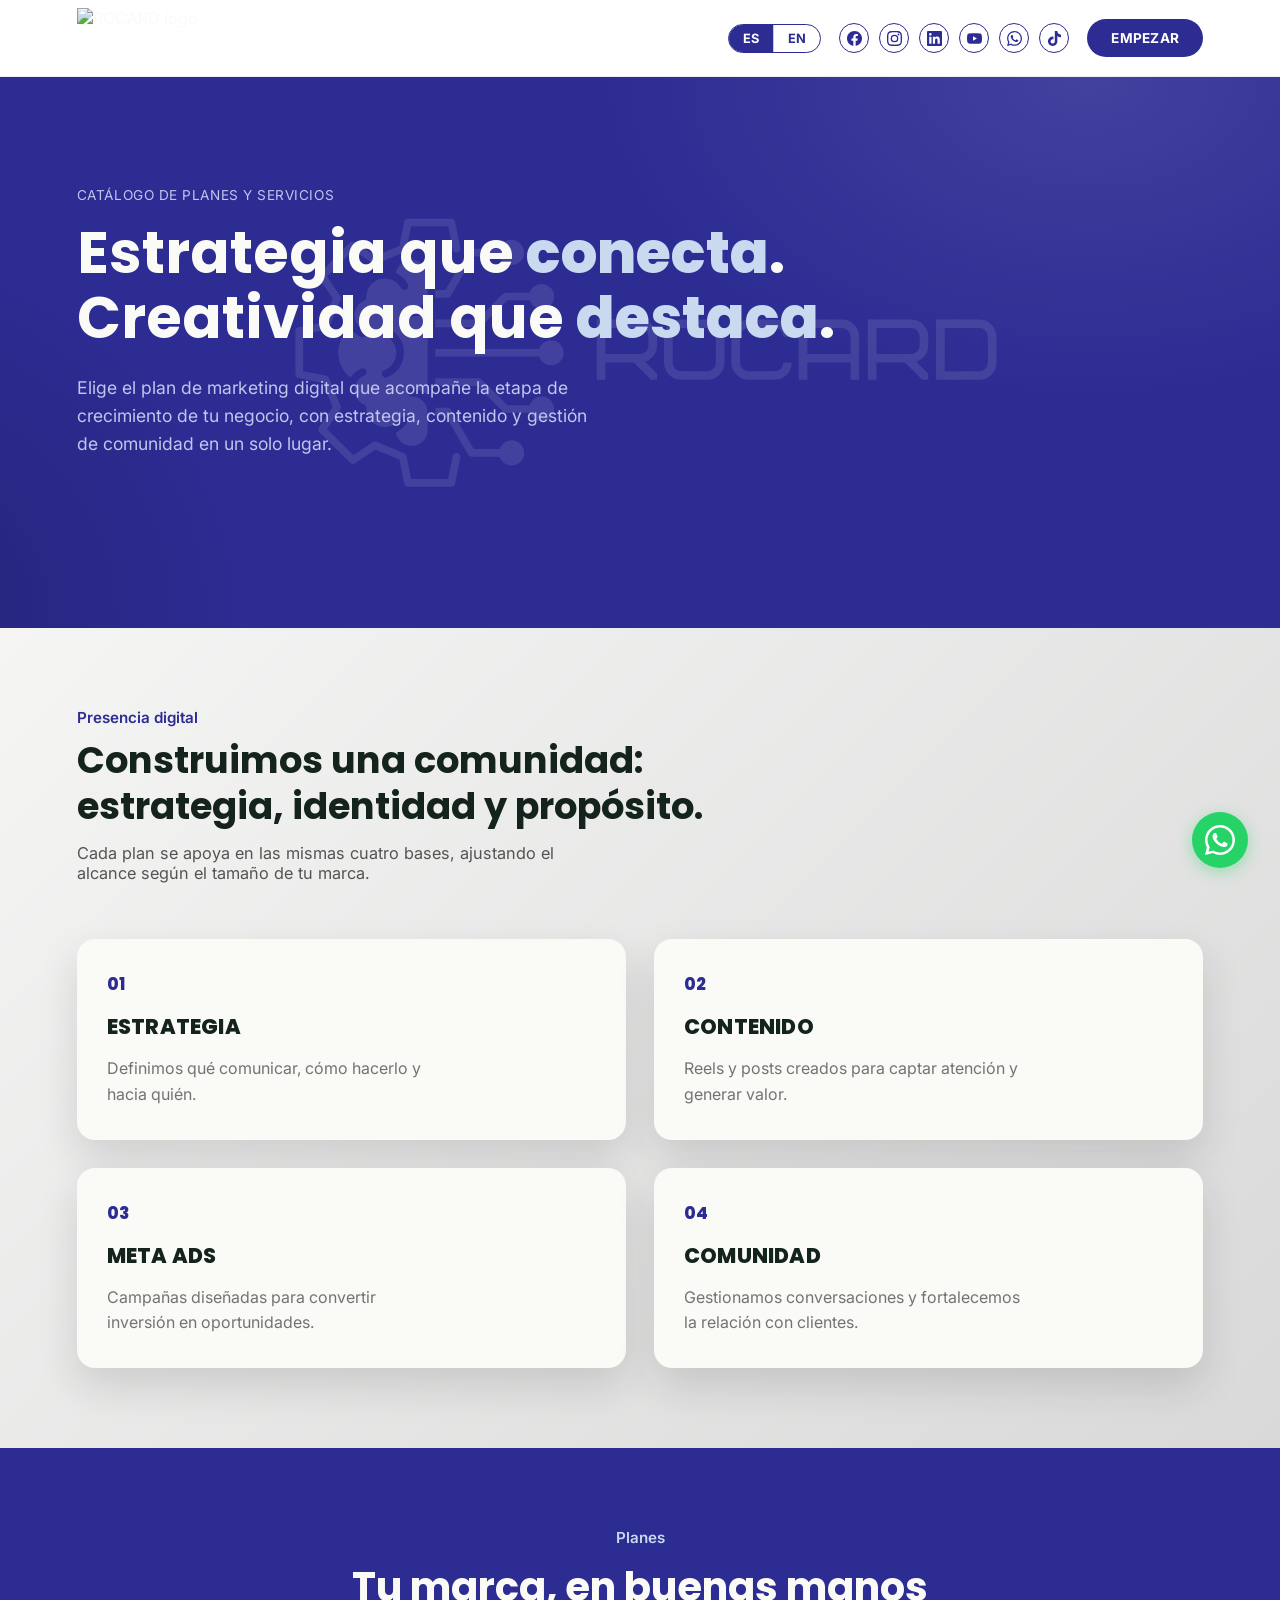
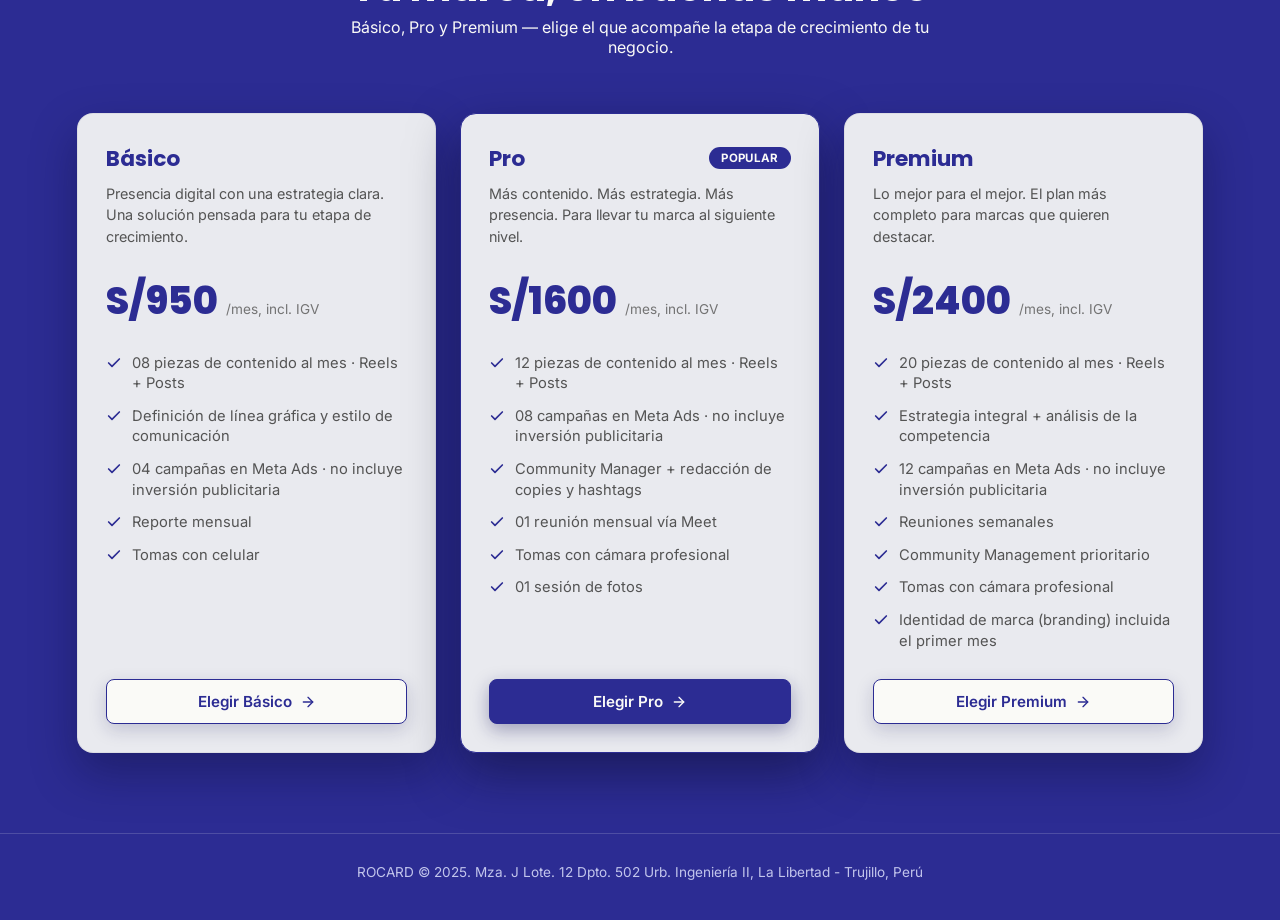
==== planes/index.html @ b7d0fdf0 "agrandar logo" ====
<!DOCTYPE html>
<html lang="es">
<head>
<meta charset="UTF-8">
<meta name="viewport" content="width=device-width, initial-scale=1.0">
<title>Planes de Marketing | ROCARD</title>
<link rel="preconnect" href="https://fonts.googleapis.com">
<link rel="preconnect" href="https://fonts.gstatic.com" crossorigin>
<link href="https://fonts.googleapis.com/css2?family=Poppins:wght@600;700;800&family=Inter:wght@400;500;600&display=swap" rel="stylesheet">
<style>
  :root{
    --navy-950:#2c2c93;
    --navy-900:#242481;
    --navy-800:#1c1c68;
    --blue-600:#2c2c93;
    --blue-500:#43439e;
    --ice-200:#c9d9f0;
    --white-50:#fafaf7;
    --slate-400:#c2c5ec;
    --line:rgba(255,255,255,0.16);
    --gray-100:#f5f5f4;
    --gray-200:#d9d9d9;
    --gray-500:#737373;
    --gray-700:#545454;
    --ink-900:#14241c;
    --line-dark:rgba(20,20,60,0.14);
    --card-gray:#e9eaef;
  }
  *{box-sizing:border-box; margin:0; padding:0;}
  html{scroll-behavior:smooth;}
  body{
    background:var(--navy-950);
    color:var(--white-50);
    font-family:'Inter',sans-serif;
    -webkit-font-smoothing:antialiased;
  }
  h1,h2,h3,.logo-text{ font-family:'Poppins',sans-serif; }
  a{ color:inherit; text-decoration:none; }
  img{ max-width:100%; display:block; }

  /* ---------- SITE NAV (igual a tu web real) ---------- */
  .site-nav{
    background:#ffffff;
    position:sticky; top:0; z-index:100;
    border-bottom:1px solid rgba(43,43,156,0.08);
  }
  .nav-inner{
    max-width:1280px; margin:0 auto;
    display:flex; align-items:center; justify-content:space-between;
    gap:24px;
    padding:8px 6vw;
  }
  .nav-logo img{ display:block; }
  .nav-links{ display:flex; align-items:center; gap:32px; }
  .nav-links a{
    color:var(--blue-600);
    font-weight:600;
    font-size:0.98rem;
  }
  .nav-links a:hover{ opacity:0.7; }
  .nav-right{ display:flex; align-items:center; gap:18px; }
  .lang-toggle{
    display:flex; align-items:center;
    border:1.5px solid var(--blue-600);
    border-radius:999px;
    overflow:hidden;
  }
  .lang-toggle button{
    border:none; background:none; cursor:pointer;
    font-size:0.8rem; font-weight:700;
    padding:6px 14px;
    color:var(--blue-600);
    font-family:inherit;
  }
  .lang-toggle button.is-active{ background:var(--blue-600); color:#fff; }
  .lang-sep{ width:1px; align-self:stretch; background:rgba(43,43,156,0.25); }
  .nav-socials{ display:flex; align-items:center; gap:10px; }
  .nav-socials a{
    width:30px; height:30px; border-radius:50%;
    border:1.5px solid var(--blue-600);
    display:flex; align-items:center; justify-content:center;
  }
  .nav-socials svg{ width:15px; height:15px; fill:var(--blue-600); }
  .btn-empezar{
    background:var(--blue-600);
    color:#fff !important;
    font-weight:700;
    font-size:0.85rem;
    letter-spacing:0.02em;
    padding:11px 24px;
    border-radius:999px;
    white-space:nowrap;
  }
  .btn-empezar:hover{ background:var(--blue-500); }
  @media (max-width: 980px){
    .nav-links, .nav-socials, .lang-toggle{ display:none; }
    .nav-right{ gap:0; }
  }

  /* ---------- HERO ---------- */
  .hero{
    position:relative;
    padding:110px 6vw 170px;
    overflow:hidden;
  }
  .hero::before{
    content:"";
    position:absolute; inset:0; z-index:0;
    background:
      radial-gradient(700px 460px at 85% 0%, rgba(255,255,255,0.10), transparent 70%),
      radial-gradient(600px 600px at -10% 100%, rgba(0,0,0,0.18), transparent 65%);
    pointer-events:none;
  }
  .hero-inner{ position:relative; z-index:2; max-width:760px; }
  .hero-logo-bg{
    position:absolute;
    z-index:1;
    top:50%;
    left:50%;
    width:100%;
    max-width:780px;
    transform:translate(-50%,-50%);
    opacity:0.1;
    filter:brightness(0) invert(1);
    pointer-events:none;
    user-select:none;
  }
  .eyebrow{
    font-size:0.85rem; letter-spacing:0.04em; color:var(--slate-400);
    margin-bottom:18px;
  }
  .hero h1{
    font-size:clamp(2.4rem, 5vw, 3.6rem);
    line-height:1.12;
    font-weight:700;
    color:var(--white-50);
  }
  .hero h1 .accent{ color:var(--ice-200); font-weight:800; }
  .hero p{
    margin-top:24px;
    font-size:1.1rem;
    color:var(--slate-400);
    max-width:520px;
    line-height:1.6;
  }
  /* ---------- SECTION SHARED ---------- */
  section{ padding:80px 6vw; }
  .section-head{ max-width:640px; margin-bottom:56px; }
  .kicker{
    color:var(--ice-200);
    font-size:0.95rem;
    font-weight:600;
    margin-bottom:10px;
  }
  .section-head h2{
    font-size:clamp(1.7rem,3.2vw,2.3rem);
    font-weight:700;
    color:var(--white-50);
    line-height:1.25;
  }
  .section-head p{
    margin-top:14px;
    color:var(--slate-400);
    font-size:1.02rem;
    max-width:520px;
  }

  /* ---------- PILLARS (sección clara "Presencia digital") ---------- */
  .pillars-section{
    background:linear-gradient(135deg, var(--gray-100), var(--gray-200));
  }
  .pillars-section .kicker{ color:var(--blue-600); }
  .pillars-section .section-head h2{ color:var(--ink-900); }
  .pillars-section .section-head p{ color:var(--gray-700); }
  .pillars{
    display:grid;
    grid-template-columns:repeat(2,1fr);
    gap:28px;
  }
  .pillar{
    background:var(--white-50);
    border-radius:18px;
    padding:32px 30px;
    box-shadow:0 18px 40px rgba(20,36,28,0.14);
  }
  .pillar-num{
    font-family:'Poppins',sans-serif;
    font-size:1.05rem;
    font-weight:800;
    color:var(--blue-600);
    letter-spacing:0.02em;
  }
  .pillar h3{
    margin-top:14px;
    font-size:1.3rem;
    font-weight:800;
    text-transform:uppercase;
    letter-spacing:0.01em;
    color:var(--ink-900);
  }
  .pillar p{
    margin-top:14px;
    color:var(--gray-500);
    font-size:1rem;
    line-height:1.6;
    max-width:34ch;
  }

  /* ---------- PRICING (estructura estilo shadcn, colores Rocard) ---------- */
  .pricing-head{ text-align:center; max-width:640px; margin:0 auto 56px; }
  .pricing-head .kicker{ justify-content:center; display:flex; }
  .pricing-head h2{ font-size:clamp(1.8rem,3.4vw,2.5rem); }
  .pricing{
    display:grid;
    grid-template-columns:repeat(3,1fr);
    gap:24px;
    align-items:stretch;
  }
  .price-card{
    background:var(--card-gray);
    border:1px solid rgba(20,20,60,0.06);
    border-radius:16px;
    padding:28px;
    display:flex;
    flex-direction:column;
    box-shadow:0 20px 45px rgba(10,10,40,0.35);
    transition:border-color 0.2s ease;
  }
  .price-card.is-pro{
    border-color:var(--blue-600);
    box-shadow:0 20px 50px rgba(10,10,40,0.5);
  }
  .price-card-head{
    display:flex; align-items:center; justify-content:space-between; gap:12px;
  }
  .price-card h3{ font-size:1.35rem; font-weight:700; color:var(--blue-600); }
  .badge-popular{
    background:var(--blue-600);
    color:var(--white-50);
    font-size:0.72rem;
    font-weight:700;
    letter-spacing:0.03em;
    text-transform:uppercase;
    padding:4px 12px;
    border-radius:999px;
    white-space:nowrap;
  }
  .price-card .desc{
    margin-top:8px;
    color:var(--gray-700);
    font-size:0.9rem;
    line-height:1.5;
  }
  .price-tag{
    margin-top:24px; margin-bottom:24px;
    display:flex; align-items:baseline; gap:8px;
  }
  .price-tag .amount{ font-family:'Poppins',sans-serif; font-size:2.4rem; font-weight:800; color:var(--blue-600); }
  .price-tag .period{ color:var(--gray-500); font-size:0.85rem; }
  .price-list{ list-style:none; flex:1; display:flex; flex-direction:column; gap:12px; }
  .price-list li{
    display:flex; align-items:flex-start; gap:10px;
    color:var(--gray-700);
    font-size:0.92rem;
    line-height:1.4;
  }
  .price-list svg{
    flex-shrink:0; margin-top:2px;
    width:16px; height:16px;
    stroke:var(--blue-600);
  }
  .price-cta{
    display:flex; align-items:center; justify-content:center; gap:8px;
    margin-top:28px;
    padding:12px;
    border-radius:8px;
    font-weight:600;
    font-size:0.95rem;
    background:var(--white-50);
    border:1px solid var(--blue-600);
    color:var(--blue-600);
    box-shadow:0 6px 18px rgba(20,20,90,0.18);
    transition:background 0.2s ease, border-color 0.2s ease, box-shadow 0.2s ease, transform 0.15s ease;
  }
  .price-cta:hover{
    background:#eef1ff;
    border-color:#8fb8ff;
    box-shadow:0 0 0 2px #8fb8ff, 0 0 26px rgba(143,184,255,0.7), 0 6px 18px rgba(20,20,90,0.2);
    transform:translateY(-1px);
  }
  .price-cta svg{ width:16px; height:16px; }
  .price-card.is-pro .price-cta{
    background:var(--blue-600);
    border-color:var(--blue-600);
    color:var(--white-50);
    box-shadow:0 6px 18px rgba(20,20,90,0.35);
  }
  .price-card.is-pro .price-cta:hover{
    background:var(--blue-500);
    border-color:#8fb8ff;
    box-shadow:0 0 0 2px #8fb8ff, 0 0 26px rgba(143,184,255,0.7), 0 6px 18px rgba(20,20,90,0.35);
  }

  footer{
    padding:30px 6vw 40px;
    text-align:center;
    color:var(--slate-400);
    font-size:0.85rem;
    border-top:1px solid var(--line);
  }

  @media (max-width: 900px){
    .pricing{ grid-template-columns:1fr; }
    .price-card.is-pro{ transform:none; order:-1; }
  }
  @media (max-width: 720px){
    .hero-logo-bg{ opacity:0.07; width:70%; top:96%; }
    .pillars{ grid-template-columns:1fr; }
    section{ padding:60px 6vw; }
  }
</style>
</head>
<body>

  <nav class="site-nav" aria-label="Navegación principal">
    <div class="nav-inner">
      <a href="https://www.rocardcorporation.com" class="nav-logo" aria-label="ROCARD Inicio">
        <img src="https://res.cloudinary.com/dtmeyh7v2/image/upload/v1779667841/H1_02_azul_oficial_sin_fondo_zsuhgs.svg" alt="ROCARD logo" width="200" height="60">
      </a>
      <div class="nav-right">
        <div class="lang-toggle" role="group" aria-label="Idioma">
          <button class="is-active">ES</button><span class="lang-sep"></span><button>EN</button>
        </div>
        <div class="nav-socials" aria-label="Redes sociales">
          <a href="https://www.facebook.com/profile.php?id=61581114073506" target="_blank" rel="noopener" aria-label="Facebook"><svg viewBox="0 0 24 24"><path d="M24 12.073c0-6.627-5.373-12-12-12s-12 5.373-12 12c0 5.99 4.388 10.954 10.125 11.854v-8.385H7.078v-3.47h3.047V9.43c0-3.007 1.792-4.669 4.533-4.669 1.312 0 2.686.235 2.686.235v2.953H15.83c-1.491 0-1.956.925-1.956 1.874v2.25h3.328l-.532 3.47h-2.796v8.385C19.612 23.027 24 18.062 24 12.073z"/></svg></a>
          <a href="https://www.instagram.com/rocardcorp" target="_blank" rel="noopener" aria-label="Instagram"><svg viewBox="0 0 24 24"><path d="M12 2.163c3.204 0 3.584.012 4.85.07 3.252.148 4.771 1.691 4.919 4.919.058 1.265.069 1.645.069 4.849 0 3.205-.012 3.584-.069 4.849-.149 3.225-1.664 4.771-4.919 4.919-1.266.058-1.644.07-4.85.07-3.204 0-3.584-.012-4.849-.07-3.26-.149-4.771-1.699-4.919-4.92-.058-1.265-.07-1.644-.07-4.849 0-3.204.013-3.583.07-4.849.149-3.227 1.664-4.771 4.919-4.919 1.266-.057 1.645-.069 4.849-.069zM12 0C8.741 0 8.333.014 7.053.072 2.695.272.273 2.69.073 7.052.014 8.333 0 8.741 0 12c0 3.259.014 3.668.072 4.948.2 4.358 2.618 6.78 6.98 6.98C8.333 23.986 8.741 24 12 24c3.259 0 3.668-.014 4.948-.072 4.354-.2 6.782-2.618 6.979-6.98.059-1.28.073-1.689.073-4.948 0-3.259-.014-3.667-.072-4.947-.196-4.354-2.617-6.78-6.979-6.98C15.668.014 15.259 0 12 0zm0 5.838a6.162 6.162 0 100 12.324 6.162 6.162 0 000-12.324zM12 16a4 4 0 110-8 4 4 0 010 8zm6.406-11.845a1.44 1.44 0 100 2.881 1.44 1.44 0 000-2.881z"/></svg></a>
          <a href="https://www.linkedin.com/company/108321608/" target="_blank" rel="noopener" aria-label="LinkedIn"><svg viewBox="0 0 24 24"><path d="M20.447 20.452h-3.554v-5.569c0-1.328-.027-3.037-1.852-3.037-1.853 0-2.136 1.445-2.136 2.939v5.667H9.351V9h3.414v1.561h.046c.477-.9 1.637-1.85 3.37-1.85 3.601 0 4.267 2.37 4.267 5.455v6.286zM5.337 7.433a2.062 2.062 0 01-2.063-2.065 2.064 2.064 0 112.063 2.065zm1.782 13.019H3.555V9h3.564v11.452zM22.225 0H1.771C.792 0 0 .774 0 1.729v20.542C0 23.227.792 24 1.771 24h20.451C23.2 24 24 23.227 24 22.271V1.729C24 .774 23.2 0 22.222 0h.003z"/></svg></a>
          <a href="https://www.youtube.com/@RocardCorporation" target="_blank" rel="noopener" aria-label="YouTube"><svg viewBox="0 0 24 24"><path d="M23.495 6.205a3.007 3.007 0 00-2.088-2.088c-1.87-.501-9.396-.501-9.396-.501s-7.507-.01-9.396.501A3.007 3.007 0 00.527 6.205a31.247 31.247 0 00-.522 5.805 31.247 31.247 0 00.522 5.783 3.007 3.007 0 002.088 2.088c1.868.502 9.396.502 9.396.502s7.506 0 9.396-.502a3.007 3.007 0 002.088-2.088 31.247 31.247 0 00.5-5.783 31.247 31.247 0 00-.5-5.805zM9.609 15.601V8.408l6.264 3.602z"/></svg></a>
          <a href="https://api.whatsapp.com/send/?phone=51959305909" target="_blank" rel="noopener" aria-label="WhatsApp"><svg viewBox="0 0 24 24"><path d="M17.472 14.382c-.297-.149-1.758-.867-2.03-.967-.273-.099-.471-.148-.67.15-.197.297-.767.966-.94 1.164-.173.199-.347.223-.644.075-.297-.15-1.255-.463-2.39-1.475-.883-.788-1.48-1.761-1.653-2.059-.173-.297-.018-.458.13-.606.134-.133.298-.347.446-.52.149-.174.198-.298.298-.497.099-.198.05-.371-.025-.52-.075-.149-.669-1.612-.916-2.207-.242-.579-.487-.5-.669-.51-.173-.008-.371-.01-.57-.01-.198 0-.52.074-.792.372-.272.297-1.04 1.016-1.04 2.479 0 1.462 1.065 2.875 1.213 3.074.149.198 2.096 3.2 5.077 4.487.709.306 1.262.489 1.694.625.712.227 1.36.195 1.871.118.571-.085 1.758-.719 2.006-1.413.248-.694.248-1.289.173-1.413-.074-.124-.272-.198-.57-.347m-5.421 7.403h-.004a9.87 9.87 0 01-5.031-1.378l-.361-.214-3.741.982.998-3.648-.235-.374a9.86 9.86 0 01-1.51-5.26c.001-5.45 4.436-9.884 9.888-9.884 2.64 0 5.122 1.03 6.988 2.898a9.825 9.825 0 012.893 6.994c-.003 5.45-4.437 9.884-9.885 9.884m8.413-18.297A11.815 11.815 0 0012.05 0C5.495 0 .16 5.335.157 11.892c0 2.096.547 4.142 1.588 5.945L.057 24l6.305-1.654a11.882 11.882 0 005.683 1.448h.005c6.554 0 11.89-5.335 11.893-11.893a11.821 11.821 0 00-3.48-8.413z"/></svg></a>
          <a href="https://www.tiktok.com/@rocardcorporation?is_from_webapp=1&sender_device=pc" target="_blank" rel="noopener" aria-label="TikTok"><svg viewBox="0 0 24 24"><path d="M12.525.02c1.31-.02 2.61-.01 3.91-.02.08 1.53.63 3.09 1.75 4.17 1.12 1.11 2.7 1.62 4.24 1.79v4.03c-1.44-.05-2.89-.35-4.2-.97-.57-.26-1.1-.59-1.62-.93-.01 2.92.01 5.84-.02 8.75-.08 1.4-.54 2.79-1.35 3.94-1.31 1.92-3.58 3.17-5.91 3.21-1.43.08-2.86-.31-4.08-1.03-2.02-1.19-3.44-3.37-3.65-5.71-.02-.5-.03-1-.01-1.49.18-1.9 1.12-3.72 2.58-4.96 1.66-1.44 3.98-2.13 6.15-1.72.02 1.48-.04 2.96-.04 4.44-.99-.32-2.15-.23-3.02.37-.63.41-1.11 1.04-1.36 1.75-.21.51-.15 1.07-.14 1.61.24 1.64 1.82 3.02 3.5 2.87 1.12-.01 2.19-.66 2.77-1.61.19-.33.4-.67.41-1.06.1-1.79.06-3.57.07-5.36.01-4.03-.01-8.05.02-12.07z"/></svg></a>
        </div>
        <a href="https://api.whatsapp.com/send/?phone=51959305909&text=Hola%2C%20quisiera%20informaci%C3%B3n%20sobre%20sus%20servicios" target="_blank" rel="noopener" class="btn-empezar">EMPEZAR</a>
      </div>
    </div>
  </nav>

  <header class="hero">
    <img class="hero-logo-bg" src="../img/logo-rocard.svg" alt="" aria-hidden="true">
    <div class="hero-inner">
      <div class="eyebrow">CATÁLOGO DE PLANES Y SERVICIOS</div>
      <h1>Estrategia que <span class="accent">conecta</span>.<br>Creatividad que <span class="accent">destaca</span>.</h1>
      <p>Elige el plan de marketing digital que acompañe la etapa de crecimiento de tu negocio, con estrategia, contenido y gestión de comunidad en un solo lugar.</p>
    </div>
  </header>

  <section class="pillars-section">
    <div class="section-head">
      <div class="kicker">Presencia digital</div>
      <h2>Construimos una comunidad: estrategia, identidad y propósito.</h2>
      <p>Cada plan se apoya en las mismas cuatro bases, ajustando el alcance según el tamaño de tu marca.</p>
    </div>
    <div class="pillars">
      <div class="pillar">
        <div class="pillar-num">01</div>
        <h3>Estrategia</h3>
        <p>Definimos qué comunicar, cómo hacerlo y hacia quién.</p>
      </div>
      <div class="pillar">
        <div class="pillar-num">02</div>
        <h3>Contenido</h3>
        <p>Reels y posts creados para captar atención y generar valor.</p>
      </div>
      <div class="pillar">
        <div class="pillar-num">03</div>
        <h3>Meta Ads</h3>
        <p>Campañas diseñadas para convertir inversión en oportunidades.</p>
      </div>
      <div class="pillar">
        <div class="pillar-num">04</div>
        <h3>Comunidad</h3>
        <p>Gestionamos conversaciones y fortalecemos la relación con clientes.</p>
      </div>
    </div>
  </section>

  <section id="planes">
    <div class="pricing-head">
      <div class="kicker">Planes</div>
      <h2>Tu marca, en buenas manos</h2>
      <p>Básico, Pro y Premium — elige el que acompañe la etapa de crecimiento de tu negocio.</p>
    </div>

    <div class="pricing">

      <div class="price-card">
        <div class="price-card-head">
          <h3>Básico</h3>
        </div>
        <p class="desc">Presencia digital con una estrategia clara. Una solución pensada para tu etapa de crecimiento.</p>
        <div class="price-tag">
          <span class="amount">S/950</span>
          <span class="period">/mes, incl. IGV</span>
        </div>
        <ul class="price-list">
          <li><svg viewBox="0 0 24 24" fill="none" stroke-width="2.5" stroke-linecap="round" stroke-linejoin="round"><polyline points="20 6 9 17 4 12"/></svg><span>08 piezas de contenido al mes · Reels + Posts</span></li>
          <li><svg viewBox="0 0 24 24" fill="none" stroke-width="2.5" stroke-linecap="round" stroke-linejoin="round"><polyline points="20 6 9 17 4 12"/></svg><span>Definición de línea gráfica y estilo de comunicación</span></li>
          <li><svg viewBox="0 0 24 24" fill="none" stroke-width="2.5" stroke-linecap="round" stroke-linejoin="round"><polyline points="20 6 9 17 4 12"/></svg><span>04 campañas en Meta Ads · no incluye inversión publicitaria</span></li>
          <li><svg viewBox="0 0 24 24" fill="none" stroke-width="2.5" stroke-linecap="round" stroke-linejoin="round"><polyline points="20 6 9 17 4 12"/></svg><span>Reporte mensual</span></li>
          <li><svg viewBox="0 0 24 24" fill="none" stroke-width="2.5" stroke-linecap="round" stroke-linejoin="round"><polyline points="20 6 9 17 4 12"/></svg><span>Tomas con celular</span></li>
        </ul>
        <a class="price-cta" href="https://api.whatsapp.com/send/?phone=51959305909&text=Hola%2C%20me%20interesa%20el%20plan%20B%C3%A1sico" target="_blank" rel="noopener">
          Elegir Básico
          <svg viewBox="0 0 24 24" fill="none" stroke="currentColor" stroke-width="2" stroke-linecap="round" stroke-linejoin="round"><line x1="5" y1="12" x2="19" y2="12"/><polyline points="12 5 19 12 12 19"/></svg>
        </a>
      </div>

      <div class="price-card is-pro">
        <div class="price-card-head">
          <h3>Pro</h3>
          <span class="badge-popular">Popular</span>
        </div>
        <p class="desc">Más contenido. Más estrategia. Más presencia. Para llevar tu marca al siguiente nivel.</p>
        <div class="price-tag">
          <span class="amount">S/1600</span>
          <span class="period">/mes, incl. IGV</span>
        </div>
        <ul class="price-list">
          <li><svg viewBox="0 0 24 24" fill="none" stroke-width="2.5" stroke-linecap="round" stroke-linejoin="round"><polyline points="20 6 9 17 4 12"/></svg><span>12 piezas de contenido al mes · Reels + Posts</span></li>
          <li><svg viewBox="0 0 24 24" fill="none" stroke-width="2.5" stroke-linecap="round" stroke-linejoin="round"><polyline points="20 6 9 17 4 12"/></svg><span>08 campañas en Meta Ads · no incluye inversión publicitaria</span></li>
          <li><svg viewBox="0 0 24 24" fill="none" stroke-width="2.5" stroke-linecap="round" stroke-linejoin="round"><polyline points="20 6 9 17 4 12"/></svg><span>Community Manager + redacción de copies y hashtags</span></li>
          <li><svg viewBox="0 0 24 24" fill="none" stroke-width="2.5" stroke-linecap="round" stroke-linejoin="round"><polyline points="20 6 9 17 4 12"/></svg><span>01 reunión mensual vía Meet</span></li>
          <li><svg viewBox="0 0 24 24" fill="none" stroke-width="2.5" stroke-linecap="round" stroke-linejoin="round"><polyline points="20 6 9 17 4 12"/></svg><span>Tomas con cámara profesional</span></li>
          <li><svg viewBox="0 0 24 24" fill="none" stroke-width="2.5" stroke-linecap="round" stroke-linejoin="round"><polyline points="20 6 9 17 4 12"/></svg><span>01 sesión de fotos</span></li>
        </ul>
        <a class="price-cta" href="https://api.whatsapp.com/send/?phone=51959305909&text=Hola%2C%20me%20interesa%20el%20plan%20Pro" target="_blank" rel="noopener">
          Elegir Pro
          <svg viewBox="0 0 24 24" fill="none" stroke="currentColor" stroke-width="2" stroke-linecap="round" stroke-linejoin="round"><line x1="5" y1="12" x2="19" y2="12"/><polyline points="12 5 19 12 12 19"/></svg>
        </a>
      </div>

      <div class="price-card">
        <div class="price-card-head">
          <h3>Premium</h3>
        </div>
        <p class="desc">Lo mejor para el mejor. El plan más completo para marcas que quieren destacar.</p>
        <div class="price-tag">
          <span class="amount">S/2400</span>
          <span class="period">/mes, incl. IGV</span>
        </div>
        <ul class="price-list">
          <li><svg viewBox="0 0 24 24" fill="none" stroke-width="2.5" stroke-linecap="round" stroke-linejoin="round"><polyline points="20 6 9 17 4 12"/></svg><span>20 piezas de contenido al mes · Reels + Posts</span></li>
          <li><svg viewBox="0 0 24 24" fill="none" stroke-width="2.5" stroke-linecap="round" stroke-linejoin="round"><polyline points="20 6 9 17 4 12"/></svg><span>Estrategia integral + análisis de la competencia</span></li>
          <li><svg viewBox="0 0 24 24" fill="none" stroke-width="2.5" stroke-linecap="round" stroke-linejoin="round"><polyline points="20 6 9 17 4 12"/></svg><span>12 campañas en Meta Ads · no incluye inversión publicitaria</span></li>
          <li><svg viewBox="0 0 24 24" fill="none" stroke-width="2.5" stroke-linecap="round" stroke-linejoin="round"><polyline points="20 6 9 17 4 12"/></svg><span>Reuniones semanales</span></li>
          <li><svg viewBox="0 0 24 24" fill="none" stroke-width="2.5" stroke-linecap="round" stroke-linejoin="round"><polyline points="20 6 9 17 4 12"/></svg><span>Community Management prioritario</span></li>
          <li><svg viewBox="0 0 24 24" fill="none" stroke-width="2.5" stroke-linecap="round" stroke-linejoin="round"><polyline points="20 6 9 17 4 12"/></svg><span>Tomas con cámara profesional</span></li>
          <li><svg viewBox="0 0 24 24" fill="none" stroke-width="2.5" stroke-linecap="round" stroke-linejoin="round"><polyline points="20 6 9 17 4 12"/></svg><span>Identidad de marca (branding) incluida el primer mes</span></li>
        </ul>
        <a class="price-cta" href="https://api.whatsapp.com/send/?phone=51959305909&text=Hola%2C%20me%20interesa%20el%20plan%20Premium" target="_blank" rel="noopener">
          Elegir Premium
          <svg viewBox="0 0 24 24" fill="none" stroke="currentColor" stroke-width="2" stroke-linecap="round" stroke-linejoin="round"><line x1="5" y1="12" x2="19" y2="12"/><polyline points="12 5 19 12 12 19"/></svg>
        </a>
      </div>

    </div>
  </section>

  <footer>
    ROCARD © 2025. Mza. J Lote. 12 Dpto. 502 Urb. Ingeniería II, La Libertad - Trujillo, Perú
  </footer>

  <!-- WhatsApp Button -->
  <a href="https://api.whatsapp.com/send/?phone=51959305909" target="_blank" rel="noopener" aria-label="WhatsApp" style="
    position: fixed;
    bottom: 2rem;
    right: 2rem;
    width: 56px;
    height: 56px;
    background: #25D366;
    border-radius: 50%;
    display: flex;
    align-items: center;
    justify-content: center;
    box-shadow: 0 4px 16px rgba(37,211,102,0.4);
    z-index: 9999;
    transition: transform 0.2s;
  " onmouseover="this.style.transform='scale(1.1)'" onmouseout="this.style.transform='scale(1)'">
    <svg viewBox="0 0 24 24" fill="white" width="30" height="30"><path d="M17.472 14.382c-.297-.149-1.758-.867-2.03-.967-.273-.099-.471-.148-.67.15-.197.297-.767.966-.94 1.164-.173.199-.347.223-.644.075-.297-.15-1.255-.463-2.39-1.475-.883-.788-1.48-1.761-1.653-2.059-.173-.297-.018-.458.13-.606.134-.133.298-.347.446-.52.149-.174.198-.298.298-.497.099-.198.05-.371-.025-.52-.075-.149-.669-1.612-.916-2.207-.242-.579-.487-.5-.669-.51-.173-.008-.371-.01-.57-.01-.198 0-.52.074-.792.372-.272.297-1.04 1.016-1.04 2.479 0 1.462 1.065 2.875 1.213 3.074.149.198 2.096 3.2 5.077 4.487.709.306 1.262.489 1.694.625.712.227 1.36.195 1.871.118.571-.085 1.758-.719 2.006-1.413.248-.694.248-1.289.173-1.413-.074-.124-.272-.198-.57-.347z"/><path d="M12 0C5.373 0 0 5.373 0 12c0 2.127.558 4.126 1.528 5.858L0 24l6.302-1.507A11.946 11.946 0 0012 24c6.627 0 12-5.373 12-12S18.627 0 12 0zm0 22c-1.846 0-3.576-.49-5.072-1.342l-.361-.214-3.741.894.944-3.629-.235-.374A9.96 9.96 0 012 12C2 6.477 6.477 2 12 2s10 4.477 10 10-4.477 10-10 10z"/></svg>
  </a>

</body>
</html>
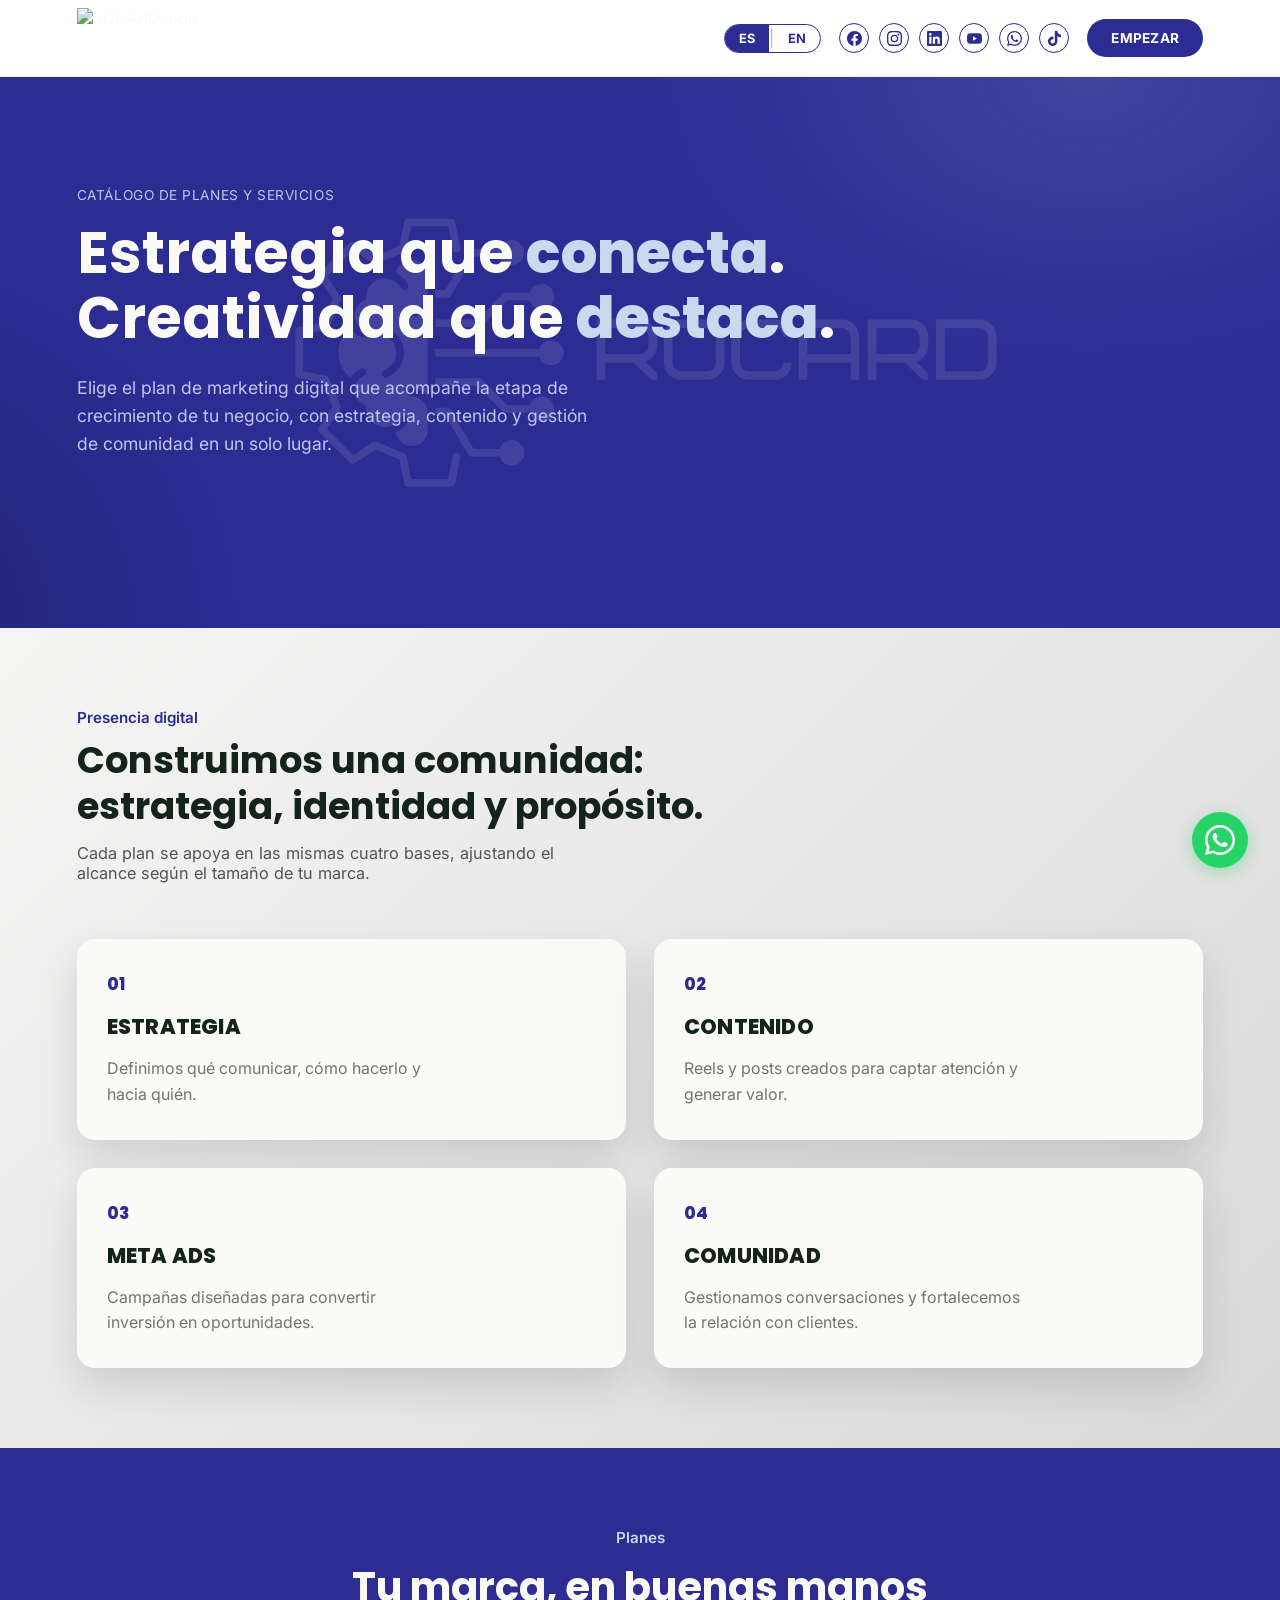
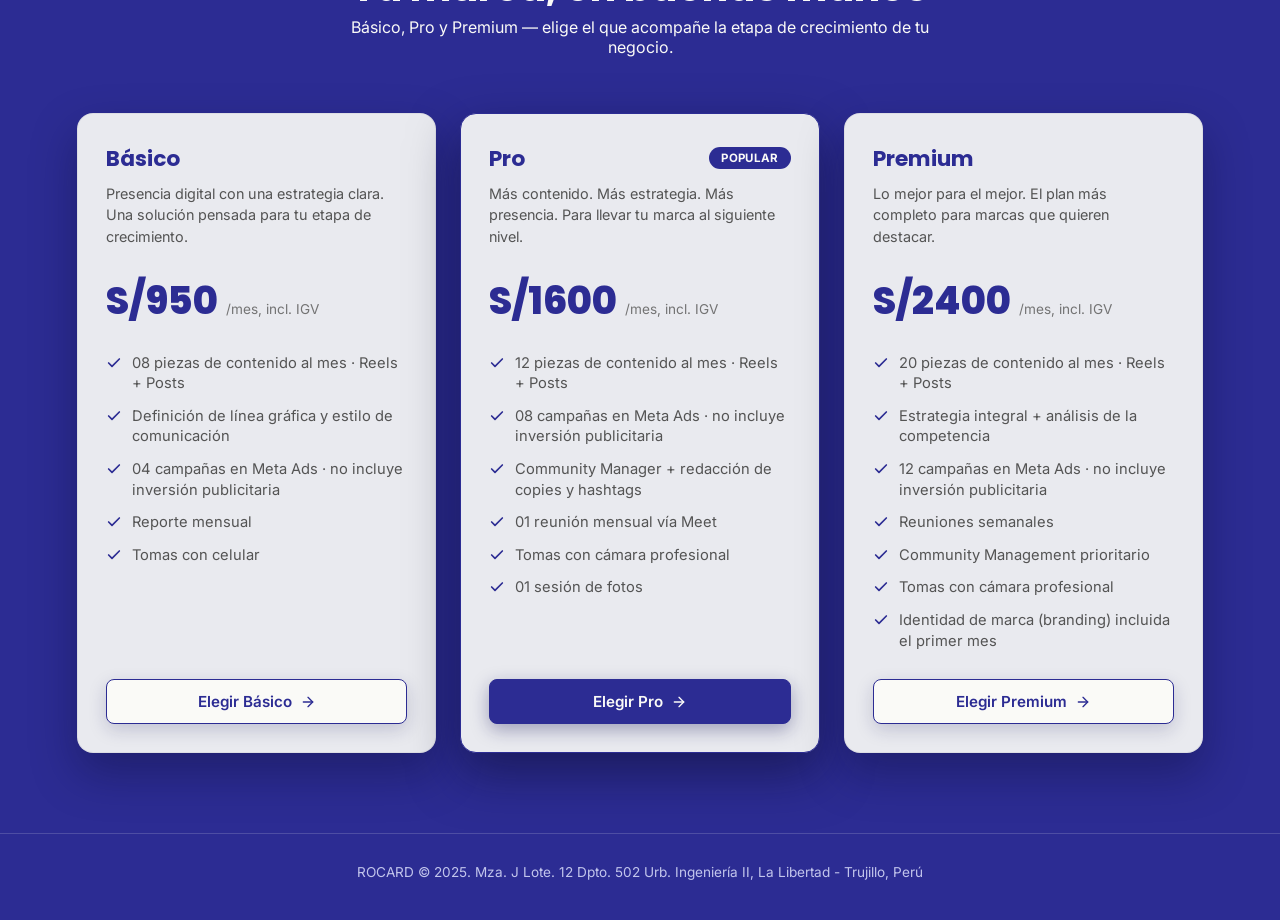
==== commit 57d1dddf: "Update index.html" ====
--- a/planes/index.html
+++ b/planes/index.html
@@ -1,5 +1,5 @@
 <!DOCTYPE html>
-<html lang="es">
+<html lang="es" id="html-root">
 <head>
 <meta charset="UTF-8">
 <meta name="viewport" content="width=device-width, initial-scale=1.0">
@@ -73,7 +73,7 @@
     font-family:inherit;
   }
   .lang-toggle button.is-active{ background:var(--blue-600); color:#fff; }
-  .lang-sep{ width:1px; align-self:stretch; background:rgba(43,43,156,0.25); }
+  .lang-sep{ color:rgba(43,43,156,0.35); font-weight:400; }
   .nav-socials{ display:flex; align-items:center; gap:10px; }
   .nav-socials a{
     width:30px; height:30px; border-radius:50%;
@@ -314,7 +314,7 @@
     .price-card.is-pro{ transform:none; order:-1; }
   }
   @media (max-width: 720px){
-    .hero-logo-bg{ opacity:0.07; width:70%; top:96%; }
+    .hero-logo-bg{ opacity:0.1; width:75%; max-width:280px; top:86.3%; }
     .pillars{ grid-template-columns:1fr; }
     section{ padding:60px 6vw; }
   }
@@ -329,7 +329,9 @@
       </a>
       <div class="nav-right">
         <div class="lang-toggle" role="group" aria-label="Idioma">
-          <button class="is-active">ES</button><span class="lang-sep"></span><button>EN</button>
+          <button class="is-active" data-lang-btn="es" aria-label="Español">ES</button>
+          <span class="lang-sep">|</span>
+          <button data-lang-btn="en" aria-label="English">EN</button>
         </div>
         <div class="nav-socials" aria-label="Redes sociales">
           <a href="https://www.facebook.com/profile.php?id=61581114073506" target="_blank" rel="noopener" aria-label="Facebook"><svg viewBox="0 0 24 24"><path d="M24 12.073c0-6.627-5.373-12-12-12s-12 5.373-12 12c0 5.99 4.388 10.954 10.125 11.854v-8.385H7.078v-3.47h3.047V9.43c0-3.007 1.792-4.669 4.533-4.669 1.312 0 2.686.235 2.686.235v2.953H15.83c-1.491 0-1.956.925-1.956 1.874v2.25h3.328l-.532 3.47h-2.796v8.385C19.612 23.027 24 18.062 24 12.073z"/></svg></a>
@@ -339,7 +341,7 @@
           <a href="https://api.whatsapp.com/send/?phone=51959305909" target="_blank" rel="noopener" aria-label="WhatsApp"><svg viewBox="0 0 24 24"><path d="M17.472 14.382c-.297-.149-1.758-.867-2.03-.967-.273-.099-.471-.148-.67.15-.197.297-.767.966-.94 1.164-.173.199-.347.223-.644.075-.297-.15-1.255-.463-2.39-1.475-.883-.788-1.48-1.761-1.653-2.059-.173-.297-.018-.458.13-.606.134-.133.298-.347.446-.52.149-.174.198-.298.298-.497.099-.198.05-.371-.025-.52-.075-.149-.669-1.612-.916-2.207-.242-.579-.487-.5-.669-.51-.173-.008-.371-.01-.57-.01-.198 0-.52.074-.792.372-.272.297-1.04 1.016-1.04 2.479 0 1.462 1.065 2.875 1.213 3.074.149.198 2.096 3.2 5.077 4.487.709.306 1.262.489 1.694.625.712.227 1.36.195 1.871.118.571-.085 1.758-.719 2.006-1.413.248-.694.248-1.289.173-1.413-.074-.124-.272-.198-.57-.347m-5.421 7.403h-.004a9.87 9.87 0 01-5.031-1.378l-.361-.214-3.741.982.998-3.648-.235-.374a9.86 9.86 0 01-1.51-5.26c.001-5.45 4.436-9.884 9.888-9.884 2.64 0 5.122 1.03 6.988 2.898a9.825 9.825 0 012.893 6.994c-.003 5.45-4.437 9.884-9.885 9.884m8.413-18.297A11.815 11.815 0 0012.05 0C5.495 0 .16 5.335.157 11.892c0 2.096.547 4.142 1.588 5.945L.057 24l6.305-1.654a11.882 11.882 0 005.683 1.448h.005c6.554 0 11.89-5.335 11.893-11.893a11.821 11.821 0 00-3.48-8.413z"/></svg></a>
           <a href="https://www.tiktok.com/@rocardcorporation?is_from_webapp=1&sender_device=pc" target="_blank" rel="noopener" aria-label="TikTok"><svg viewBox="0 0 24 24"><path d="M12.525.02c1.31-.02 2.61-.01 3.91-.02.08 1.53.63 3.09 1.75 4.17 1.12 1.11 2.7 1.62 4.24 1.79v4.03c-1.44-.05-2.89-.35-4.2-.97-.57-.26-1.1-.59-1.62-.93-.01 2.92.01 5.84-.02 8.75-.08 1.4-.54 2.79-1.35 3.94-1.31 1.92-3.58 3.17-5.91 3.21-1.43.08-2.86-.31-4.08-1.03-2.02-1.19-3.44-3.37-3.65-5.71-.02-.5-.03-1-.01-1.49.18-1.9 1.12-3.72 2.58-4.96 1.66-1.44 3.98-2.13 6.15-1.72.02 1.48-.04 2.96-.04 4.44-.99-.32-2.15-.23-3.02.37-.63.41-1.11 1.04-1.36 1.75-.21.51-.15 1.07-.14 1.61.24 1.64 1.82 3.02 3.5 2.87 1.12-.01 2.19-.66 2.77-1.61.19-.33.4-.67.41-1.06.1-1.79.06-3.57.07-5.36.01-4.03-.01-8.05.02-12.07z"/></svg></a>
         </div>
-        <a href="https://api.whatsapp.com/send/?phone=51959305909&text=Hola%2C%20quisiera%20informaci%C3%B3n%20sobre%20sus%20servicios" target="_blank" rel="noopener" class="btn-empezar">EMPEZAR</a>
+        <a href="https://api.whatsapp.com/send/?phone=51959305909&text=Hola%2C%20quisiera%20informaci%C3%B3n%20sobre%20sus%20servicios" target="_blank" rel="noopener" class="btn-empezar" data-es="EMPEZAR" data-en="GET STARTED">EMPEZAR</a>
       </div>
     </div>
   </nav>
@@ -347,69 +349,69 @@
   <header class="hero">
     <img class="hero-logo-bg" src="../img/logo-rocard.svg" alt="" aria-hidden="true">
     <div class="hero-inner">
-      <div class="eyebrow">CATÁLOGO DE PLANES Y SERVICIOS</div>
-      <h1>Estrategia que <span class="accent">conecta</span>.<br>Creatividad que <span class="accent">destaca</span>.</h1>
-      <p>Elige el plan de marketing digital que acompañe la etapa de crecimiento de tu negocio, con estrategia, contenido y gestión de comunidad en un solo lugar.</p>
+      <div class="eyebrow" data-es="CATÁLOGO DE PLANES Y SERVICIOS" data-en="MARKETING PLANS & SERVICES CATALOG">CATÁLOGO DE PLANES Y SERVICIOS</div>
+      <h1 data-es='Estrategia que <span class="accent">conecta</span>.<br>Creatividad que <span class="accent">destaca</span>.' data-en='Strategy that <span class="accent">connects</span>.<br>Creativity that <span class="accent">stands out</span>.'>Estrategia que <span class="accent">conecta</span>.<br>Creatividad que <span class="accent">destaca</span>.</h1>
+      <p data-es="Elige el plan de marketing digital que acompañe la etapa de crecimiento de tu negocio, con estrategia, contenido y gestión de comunidad en un solo lugar." data-en="Choose the digital marketing plan that fits your business's growth stage, with strategy, content, and community management all in one place.">Elige el plan de marketing digital que acompañe la etapa de crecimiento de tu negocio, con estrategia, contenido y gestión de comunidad en un solo lugar.</p>
     </div>
   </header>
 
   <section class="pillars-section">
     <div class="section-head">
-      <div class="kicker">Presencia digital</div>
-      <h2>Construimos una comunidad: estrategia, identidad y propósito.</h2>
-      <p>Cada plan se apoya en las mismas cuatro bases, ajustando el alcance según el tamaño de tu marca.</p>
+      <div class="kicker" data-es="Presencia digital" data-en="Digital Presence">Presencia digital</div>
+      <h2 data-es="Construimos una comunidad: estrategia, identidad y propósito." data-en="We build a community: strategy, identity, and purpose.">Construimos una comunidad: estrategia, identidad y propósito.</h2>
+      <p data-es="Cada plan se apoya en las mismas cuatro bases, ajustando el alcance según el tamaño de tu marca." data-en="Every plan is built on these same four pillars, adjusting scope to your brand's size.">Cada plan se apoya en las mismas cuatro bases, ajustando el alcance según el tamaño de tu marca.</p>
     </div>
     <div class="pillars">
       <div class="pillar">
         <div class="pillar-num">01</div>
-        <h3>Estrategia</h3>
-        <p>Definimos qué comunicar, cómo hacerlo y hacia quién.</p>
+        <h3 data-es="Estrategia" data-en="Strategy">Estrategia</h3>
+        <p data-es="Definimos qué comunicar, cómo hacerlo y hacia quién." data-en="We define what to communicate, how, and to whom.">Definimos qué comunicar, cómo hacerlo y hacia quién.</p>
       </div>
       <div class="pillar">
         <div class="pillar-num">02</div>
-        <h3>Contenido</h3>
-        <p>Reels y posts creados para captar atención y generar valor.</p>
+        <h3 data-es="Contenido" data-en="Content">Contenido</h3>
+        <p data-es="Reels y posts creados para captar atención y generar valor." data-en="Reels and posts created to capture attention and generate value.">Reels y posts creados para captar atención y generar valor.</p>
       </div>
       <div class="pillar">
         <div class="pillar-num">03</div>
         <h3>Meta Ads</h3>
-        <p>Campañas diseñadas para convertir inversión en oportunidades.</p>
+        <p data-es="Campañas diseñadas para convertir inversión en oportunidades." data-en="Campaigns designed to turn investment into opportunities.">Campañas diseñadas para convertir inversión en oportunidades.</p>
       </div>
       <div class="pillar">
         <div class="pillar-num">04</div>
-        <h3>Comunidad</h3>
-        <p>Gestionamos conversaciones y fortalecemos la relación con clientes.</p>
+        <h3 data-es="Comunidad" data-en="Community">Comunidad</h3>
+        <p data-es="Gestionamos conversaciones y fortalecemos la relación con clientes." data-en="We manage conversations and strengthen customer relationships.">Gestionamos conversaciones y fortalecemos la relación con clientes.</p>
       </div>
     </div>
   </section>
 
   <section id="planes">
     <div class="pricing-head">
-      <div class="kicker">Planes</div>
-      <h2>Tu marca, en buenas manos</h2>
-      <p>Básico, Pro y Premium — elige el que acompañe la etapa de crecimiento de tu negocio.</p>
+      <div class="kicker" data-es="Planes" data-en="Plans">Planes</div>
+      <h2 data-es="Tu marca, en buenas manos" data-en="Your brand, in good hands">Tu marca, en buenas manos</h2>
+      <p data-es="Básico, Pro y Premium — elige el que acompañe la etapa de crecimiento de tu negocio." data-en="Basic, Pro, and Premium — choose the one that fits your business's growth stage.">Básico, Pro y Premium — elige el que acompañe la etapa de crecimiento de tu negocio.</p>
     </div>
 
     <div class="pricing">
 
       <div class="price-card">
         <div class="price-card-head">
-          <h3>Básico</h3>
-        </div>
-        <p class="desc">Presencia digital con una estrategia clara. Una solución pensada para tu etapa de crecimiento.</p>
+          <h3 data-es="Básico" data-en="Basic">Básico</h3>
+        </div>
+        <p class="desc" data-es="Presencia digital con una estrategia clara. Una solución pensada para tu etapa de crecimiento." data-en="Digital presence with a clear strategy. A solution designed for your growth stage.">Presencia digital con una estrategia clara. Una solución pensada para tu etapa de crecimiento.</p>
         <div class="price-tag">
           <span class="amount">S/950</span>
-          <span class="period">/mes, incl. IGV</span>
+          <span class="period" data-es="/mes, incl. IGV" data-en="/mo, tax incl.">/mes, incl. IGV</span>
         </div>
         <ul class="price-list">
-          <li><svg viewBox="0 0 24 24" fill="none" stroke-width="2.5" stroke-linecap="round" stroke-linejoin="round"><polyline points="20 6 9 17 4 12"/></svg><span>08 piezas de contenido al mes · Reels + Posts</span></li>
-          <li><svg viewBox="0 0 24 24" fill="none" stroke-width="2.5" stroke-linecap="round" stroke-linejoin="round"><polyline points="20 6 9 17 4 12"/></svg><span>Definición de línea gráfica y estilo de comunicación</span></li>
-          <li><svg viewBox="0 0 24 24" fill="none" stroke-width="2.5" stroke-linecap="round" stroke-linejoin="round"><polyline points="20 6 9 17 4 12"/></svg><span>04 campañas en Meta Ads · no incluye inversión publicitaria</span></li>
-          <li><svg viewBox="0 0 24 24" fill="none" stroke-width="2.5" stroke-linecap="round" stroke-linejoin="round"><polyline points="20 6 9 17 4 12"/></svg><span>Reporte mensual</span></li>
-          <li><svg viewBox="0 0 24 24" fill="none" stroke-width="2.5" stroke-linecap="round" stroke-linejoin="round"><polyline points="20 6 9 17 4 12"/></svg><span>Tomas con celular</span></li>
+          <li><svg viewBox="0 0 24 24" fill="none" stroke-width="2.5" stroke-linecap="round" stroke-linejoin="round"><polyline points="20 6 9 17 4 12"/></svg><span data-es="08 piezas de contenido al mes · Reels + Posts" data-en="08 content pieces a month · Reels + Posts">08 piezas de contenido al mes · Reels + Posts</span></li>
+          <li><svg viewBox="0 0 24 24" fill="none" stroke-width="2.5" stroke-linecap="round" stroke-linejoin="round"><polyline points="20 6 9 17 4 12"/></svg><span data-es="Definición de línea gráfica y estilo de comunicación" data-en="Visual identity and communication style definition">Definición de línea gráfica y estilo de comunicación</span></li>
+          <li><svg viewBox="0 0 24 24" fill="none" stroke-width="2.5" stroke-linecap="round" stroke-linejoin="round"><polyline points="20 6 9 17 4 12"/></svg><span data-es="04 campañas en Meta Ads · no incluye inversión publicitaria" data-en="04 Meta Ads campaigns · ad spend not included">04 campañas en Meta Ads · no incluye inversión publicitaria</span></li>
+          <li><svg viewBox="0 0 24 24" fill="none" stroke-width="2.5" stroke-linecap="round" stroke-linejoin="round"><polyline points="20 6 9 17 4 12"/></svg><span data-es="Reporte mensual" data-en="Monthly report">Reporte mensual</span></li>
+          <li><svg viewBox="0 0 24 24" fill="none" stroke-width="2.5" stroke-linecap="round" stroke-linejoin="round"><polyline points="20 6 9 17 4 12"/></svg><span data-es="Tomas con celular" data-en="Smartphone shots">Tomas con celular</span></li>
         </ul>
         <a class="price-cta" href="https://api.whatsapp.com/send/?phone=51959305909&text=Hola%2C%20me%20interesa%20el%20plan%20B%C3%A1sico" target="_blank" rel="noopener">
-          Elegir Básico
+          <span data-es="Elegir Básico" data-en="Choose Basic">Elegir Básico</span>
           <svg viewBox="0 0 24 24" fill="none" stroke="currentColor" stroke-width="2" stroke-linecap="round" stroke-linejoin="round"><line x1="5" y1="12" x2="19" y2="12"/><polyline points="12 5 19 12 12 19"/></svg>
         </a>
       </div>
@@ -417,47 +419,47 @@
       <div class="price-card is-pro">
         <div class="price-card-head">
           <h3>Pro</h3>
-          <span class="badge-popular">Popular</span>
-        </div>
-        <p class="desc">Más contenido. Más estrategia. Más presencia. Para llevar tu marca al siguiente nivel.</p>
+          <span class="badge-popular" data-es="Popular" data-en="Popular">Popular</span>
+        </div>
+        <p class="desc" data-es="Más contenido. Más estrategia. Más presencia. Para llevar tu marca al siguiente nivel." data-en="More content. More strategy. More presence. Take your brand to the next level.">Más contenido. Más estrategia. Más presencia. Para llevar tu marca al siguiente nivel.</p>
         <div class="price-tag">
           <span class="amount">S/1600</span>
-          <span class="period">/mes, incl. IGV</span>
+          <span class="period" data-es="/mes, incl. IGV" data-en="/mo, tax incl.">/mes, incl. IGV</span>
         </div>
         <ul class="price-list">
-          <li><svg viewBox="0 0 24 24" fill="none" stroke-width="2.5" stroke-linecap="round" stroke-linejoin="round"><polyline points="20 6 9 17 4 12"/></svg><span>12 piezas de contenido al mes · Reels + Posts</span></li>
-          <li><svg viewBox="0 0 24 24" fill="none" stroke-width="2.5" stroke-linecap="round" stroke-linejoin="round"><polyline points="20 6 9 17 4 12"/></svg><span>08 campañas en Meta Ads · no incluye inversión publicitaria</span></li>
-          <li><svg viewBox="0 0 24 24" fill="none" stroke-width="2.5" stroke-linecap="round" stroke-linejoin="round"><polyline points="20 6 9 17 4 12"/></svg><span>Community Manager + redacción de copies y hashtags</span></li>
-          <li><svg viewBox="0 0 24 24" fill="none" stroke-width="2.5" stroke-linecap="round" stroke-linejoin="round"><polyline points="20 6 9 17 4 12"/></svg><span>01 reunión mensual vía Meet</span></li>
-          <li><svg viewBox="0 0 24 24" fill="none" stroke-width="2.5" stroke-linecap="round" stroke-linejoin="round"><polyline points="20 6 9 17 4 12"/></svg><span>Tomas con cámara profesional</span></li>
-          <li><svg viewBox="0 0 24 24" fill="none" stroke-width="2.5" stroke-linecap="round" stroke-linejoin="round"><polyline points="20 6 9 17 4 12"/></svg><span>01 sesión de fotos</span></li>
+          <li><svg viewBox="0 0 24 24" fill="none" stroke-width="2.5" stroke-linecap="round" stroke-linejoin="round"><polyline points="20 6 9 17 4 12"/></svg><span data-es="12 piezas de contenido al mes · Reels + Posts" data-en="12 content pieces a month · Reels + Posts">12 piezas de contenido al mes · Reels + Posts</span></li>
+          <li><svg viewBox="0 0 24 24" fill="none" stroke-width="2.5" stroke-linecap="round" stroke-linejoin="round"><polyline points="20 6 9 17 4 12"/></svg><span data-es="08 campañas en Meta Ads · no incluye inversión publicitaria" data-en="08 Meta Ads campaigns · ad spend not included">08 campañas en Meta Ads · no incluye inversión publicitaria</span></li>
+          <li><svg viewBox="0 0 24 24" fill="none" stroke-width="2.5" stroke-linecap="round" stroke-linejoin="round"><polyline points="20 6 9 17 4 12"/></svg><span data-es="Community Manager + redacción de copies y hashtags" data-en="Community Manager + copywriting and hashtags">Community Manager + redacción de copies y hashtags</span></li>
+          <li><svg viewBox="0 0 24 24" fill="none" stroke-width="2.5" stroke-linecap="round" stroke-linejoin="round"><polyline points="20 6 9 17 4 12"/></svg><span data-es="01 reunión mensual vía Meet" data-en="01 monthly meeting via Meet">01 reunión mensual vía Meet</span></li>
+          <li><svg viewBox="0 0 24 24" fill="none" stroke-width="2.5" stroke-linecap="round" stroke-linejoin="round"><polyline points="20 6 9 17 4 12"/></svg><span data-es="Tomas con cámara profesional" data-en="Professional camera shots">Tomas con cámara profesional</span></li>
+          <li><svg viewBox="0 0 24 24" fill="none" stroke-width="2.5" stroke-linecap="round" stroke-linejoin="round"><polyline points="20 6 9 17 4 12"/></svg><span data-es="01 sesión de fotos" data-en="01 photo session">01 sesión de fotos</span></li>
         </ul>
         <a class="price-cta" href="https://api.whatsapp.com/send/?phone=51959305909&text=Hola%2C%20me%20interesa%20el%20plan%20Pro" target="_blank" rel="noopener">
-          Elegir Pro
+          <span data-es="Elegir Pro" data-en="Choose Pro">Elegir Pro</span>
           <svg viewBox="0 0 24 24" fill="none" stroke="currentColor" stroke-width="2" stroke-linecap="round" stroke-linejoin="round"><line x1="5" y1="12" x2="19" y2="12"/><polyline points="12 5 19 12 12 19"/></svg>
         </a>
       </div>
 
       <div class="price-card">
         <div class="price-card-head">
-          <h3>Premium</h3>
-        </div>
-        <p class="desc">Lo mejor para el mejor. El plan más completo para marcas que quieren destacar.</p>
+          <h3 data-es="Premium" data-en="Premium">Premium</h3>
+        </div>
+        <p class="desc" data-es="Lo mejor para el mejor. El plan más completo para marcas que quieren destacar." data-en="The best for the best. The most complete plan for brands that want to stand out.">Lo mejor para el mejor. El plan más completo para marcas que quieren destacar.</p>
         <div class="price-tag">
           <span class="amount">S/2400</span>
-          <span class="period">/mes, incl. IGV</span>
+          <span class="period" data-es="/mes, incl. IGV" data-en="/mo, tax incl.">/mes, incl. IGV</span>
         </div>
         <ul class="price-list">
-          <li><svg viewBox="0 0 24 24" fill="none" stroke-width="2.5" stroke-linecap="round" stroke-linejoin="round"><polyline points="20 6 9 17 4 12"/></svg><span>20 piezas de contenido al mes · Reels + Posts</span></li>
-          <li><svg viewBox="0 0 24 24" fill="none" stroke-width="2.5" stroke-linecap="round" stroke-linejoin="round"><polyline points="20 6 9 17 4 12"/></svg><span>Estrategia integral + análisis de la competencia</span></li>
-          <li><svg viewBox="0 0 24 24" fill="none" stroke-width="2.5" stroke-linecap="round" stroke-linejoin="round"><polyline points="20 6 9 17 4 12"/></svg><span>12 campañas en Meta Ads · no incluye inversión publicitaria</span></li>
-          <li><svg viewBox="0 0 24 24" fill="none" stroke-width="2.5" stroke-linecap="round" stroke-linejoin="round"><polyline points="20 6 9 17 4 12"/></svg><span>Reuniones semanales</span></li>
-          <li><svg viewBox="0 0 24 24" fill="none" stroke-width="2.5" stroke-linecap="round" stroke-linejoin="round"><polyline points="20 6 9 17 4 12"/></svg><span>Community Management prioritario</span></li>
-          <li><svg viewBox="0 0 24 24" fill="none" stroke-width="2.5" stroke-linecap="round" stroke-linejoin="round"><polyline points="20 6 9 17 4 12"/></svg><span>Tomas con cámara profesional</span></li>
-          <li><svg viewBox="0 0 24 24" fill="none" stroke-width="2.5" stroke-linecap="round" stroke-linejoin="round"><polyline points="20 6 9 17 4 12"/></svg><span>Identidad de marca (branding) incluida el primer mes</span></li>
+          <li><svg viewBox="0 0 24 24" fill="none" stroke-width="2.5" stroke-linecap="round" stroke-linejoin="round"><polyline points="20 6 9 17 4 12"/></svg><span data-es="20 piezas de contenido al mes · Reels + Posts" data-en="20 content pieces a month · Reels + Posts">20 piezas de contenido al mes · Reels + Posts</span></li>
+          <li><svg viewBox="0 0 24 24" fill="none" stroke-width="2.5" stroke-linecap="round" stroke-linejoin="round"><polyline points="20 6 9 17 4 12"/></svg><span data-es="Estrategia integral + análisis de la competencia" data-en="Comprehensive strategy + competitor analysis">Estrategia integral + análisis de la competencia</span></li>
+          <li><svg viewBox="0 0 24 24" fill="none" stroke-width="2.5" stroke-linecap="round" stroke-linejoin="round"><polyline points="20 6 9 17 4 12"/></svg><span data-es="12 campañas en Meta Ads · no incluye inversión publicitaria" data-en="12 Meta Ads campaigns · ad spend not included">12 campañas en Meta Ads · no incluye inversión publicitaria</span></li>
+          <li><svg viewBox="0 0 24 24" fill="none" stroke-width="2.5" stroke-linecap="round" stroke-linejoin="round"><polyline points="20 6 9 17 4 12"/></svg><span data-es="Reuniones semanales" data-en="Weekly meetings">Reuniones semanales</span></li>
+          <li><svg viewBox="0 0 24 24" fill="none" stroke-width="2.5" stroke-linecap="round" stroke-linejoin="round"><polyline points="20 6 9 17 4 12"/></svg><span data-es="Community Management prioritario" data-en="Priority community management">Community Management prioritario</span></li>
+          <li><svg viewBox="0 0 24 24" fill="none" stroke-width="2.5" stroke-linecap="round" stroke-linejoin="round"><polyline points="20 6 9 17 4 12"/></svg><span data-es="Tomas con cámara profesional" data-en="Professional camera shots">Tomas con cámara profesional</span></li>
+          <li><svg viewBox="0 0 24 24" fill="none" stroke-width="2.5" stroke-linecap="round" stroke-linejoin="round"><polyline points="20 6 9 17 4 12"/></svg><span data-es="Identidad de marca (branding) incluida el primer mes" data-en="Brand identity (branding) included the first month">Identidad de marca (branding) incluida el primer mes</span></li>
         </ul>
         <a class="price-cta" href="https://api.whatsapp.com/send/?phone=51959305909&text=Hola%2C%20me%20interesa%20el%20plan%20Premium" target="_blank" rel="noopener">
-          Elegir Premium
+          <span data-es="Elegir Premium" data-en="Choose Premium">Elegir Premium</span>
           <svg viewBox="0 0 24 24" fill="none" stroke="currentColor" stroke-width="2" stroke-linecap="round" stroke-linejoin="round"><line x1="5" y1="12" x2="19" y2="12"/><polyline points="12 5 19 12 12 19"/></svg>
         </a>
       </div>
@@ -488,5 +490,23 @@
     <svg viewBox="0 0 24 24" fill="white" width="30" height="30"><path d="M17.472 14.382c-.297-.149-1.758-.867-2.03-.967-.273-.099-.471-.148-.67.15-.197.297-.767.966-.94 1.164-.173.199-.347.223-.644.075-.297-.15-1.255-.463-2.39-1.475-.883-.788-1.48-1.761-1.653-2.059-.173-.297-.018-.458.13-.606.134-.133.298-.347.446-.52.149-.174.198-.298.298-.497.099-.198.05-.371-.025-.52-.075-.149-.669-1.612-.916-2.207-.242-.579-.487-.5-.669-.51-.173-.008-.371-.01-.57-.01-.198 0-.52.074-.792.372-.272.297-1.04 1.016-1.04 2.479 0 1.462 1.065 2.875 1.213 3.074.149.198 2.096 3.2 5.077 4.487.709.306 1.262.489 1.694.625.712.227 1.36.195 1.871.118.571-.085 1.758-.719 2.006-1.413.248-.694.248-1.289.173-1.413-.074-.124-.272-.198-.57-.347z"/><path d="M12 0C5.373 0 0 5.373 0 12c0 2.127.558 4.126 1.528 5.858L0 24l6.302-1.507A11.946 11.946 0 0012 24c6.627 0 12-5.373 12-12S18.627 0 12 0zm0 22c-1.846 0-3.576-.49-5.072-1.342l-.361-.214-3.741.894.944-3.629-.235-.374A9.96 9.96 0 012 12C2 6.477 6.477 2 12 2s10 4.477 10 10-4.477 10-10 10z"/></svg>
   </a>
 
+  <script>
+    function setLang(lang){
+      document.querySelectorAll('[data-es]').forEach(function(el){
+        const text = el.getAttribute('data-' + lang);
+        if (text !== null) el.innerHTML = text;
+      });
+      document.querySelectorAll('[data-lang-btn]').forEach(function(b){
+        b.classList.toggle('is-active', b.getAttribute('data-lang-btn') === lang);
+      });
+      document.getElementById('html-root').setAttribute('lang', lang);
+    }
+    document.querySelectorAll('[data-lang-btn]').forEach(function(btn){
+      btn.addEventListener('click', function(){
+        setLang(btn.getAttribute('data-lang-btn'));
+      });
+    });
+  </script>
+
 </body>
 </html>
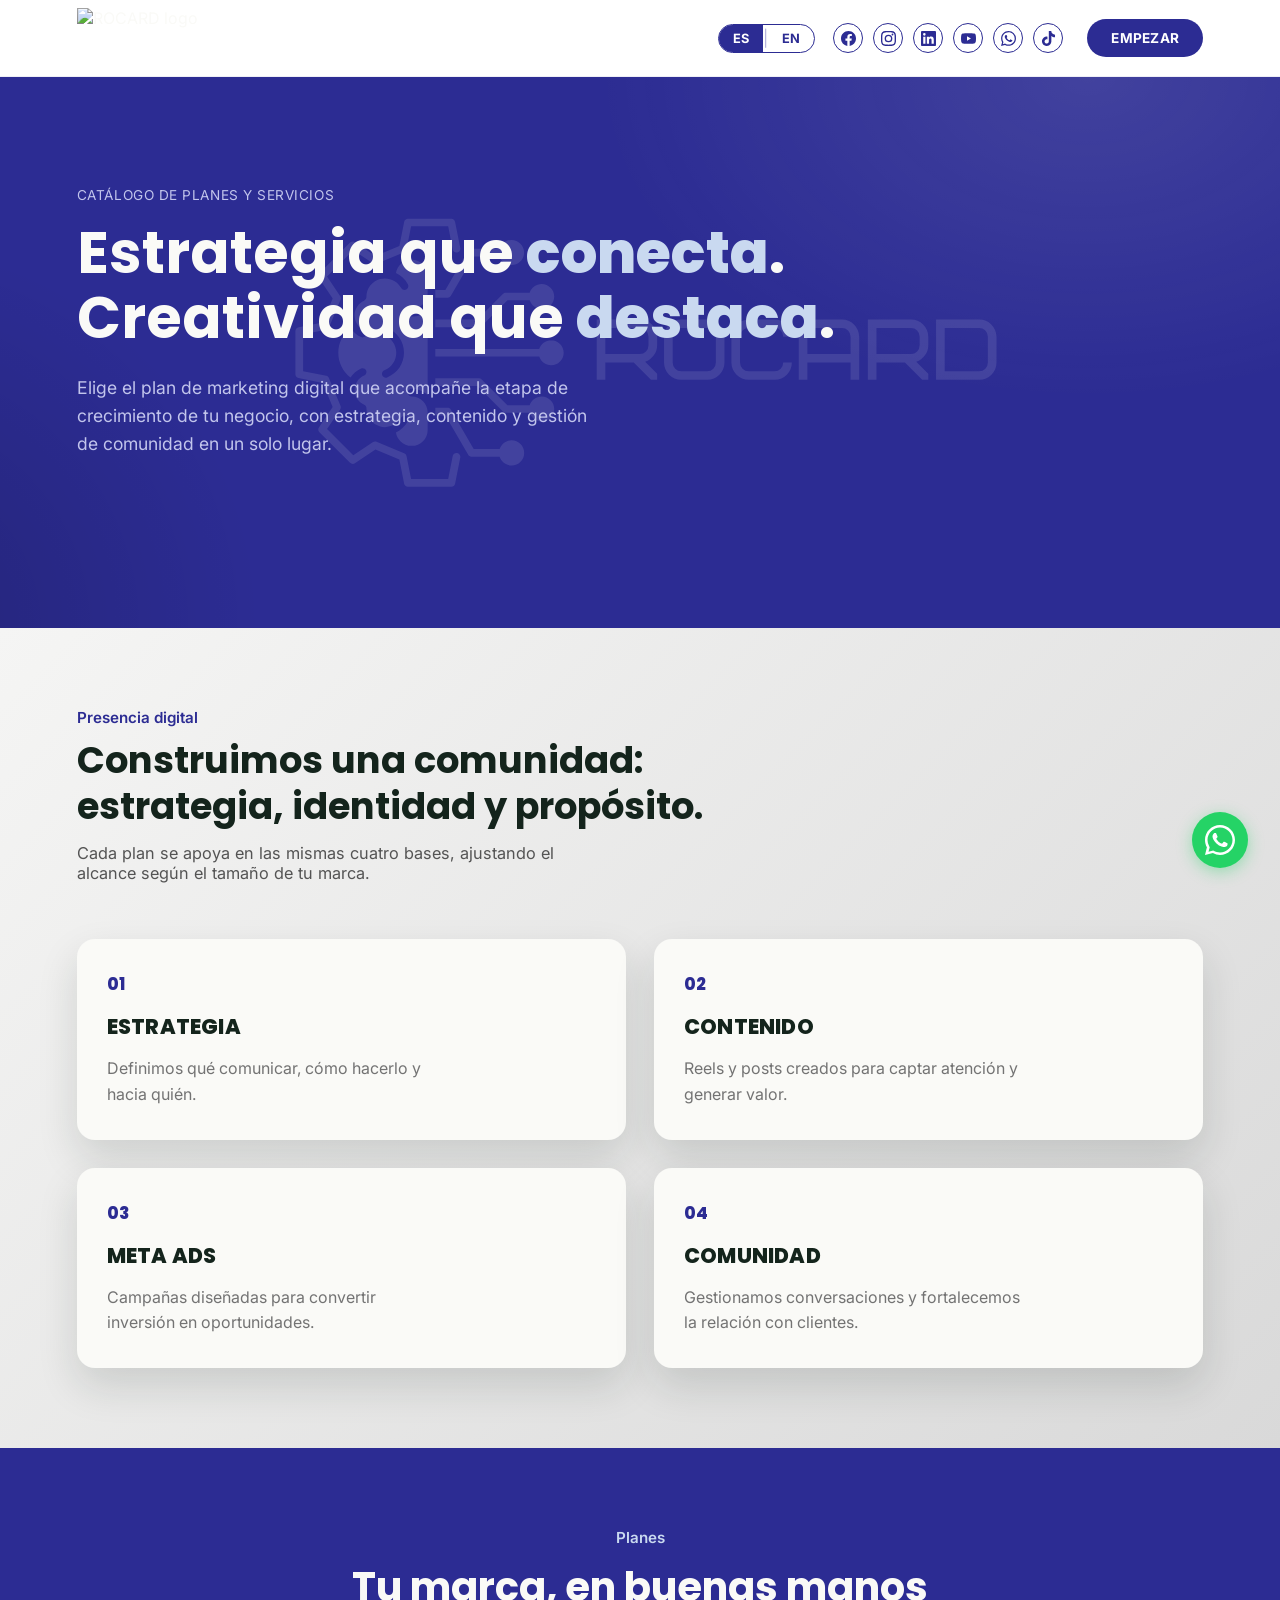
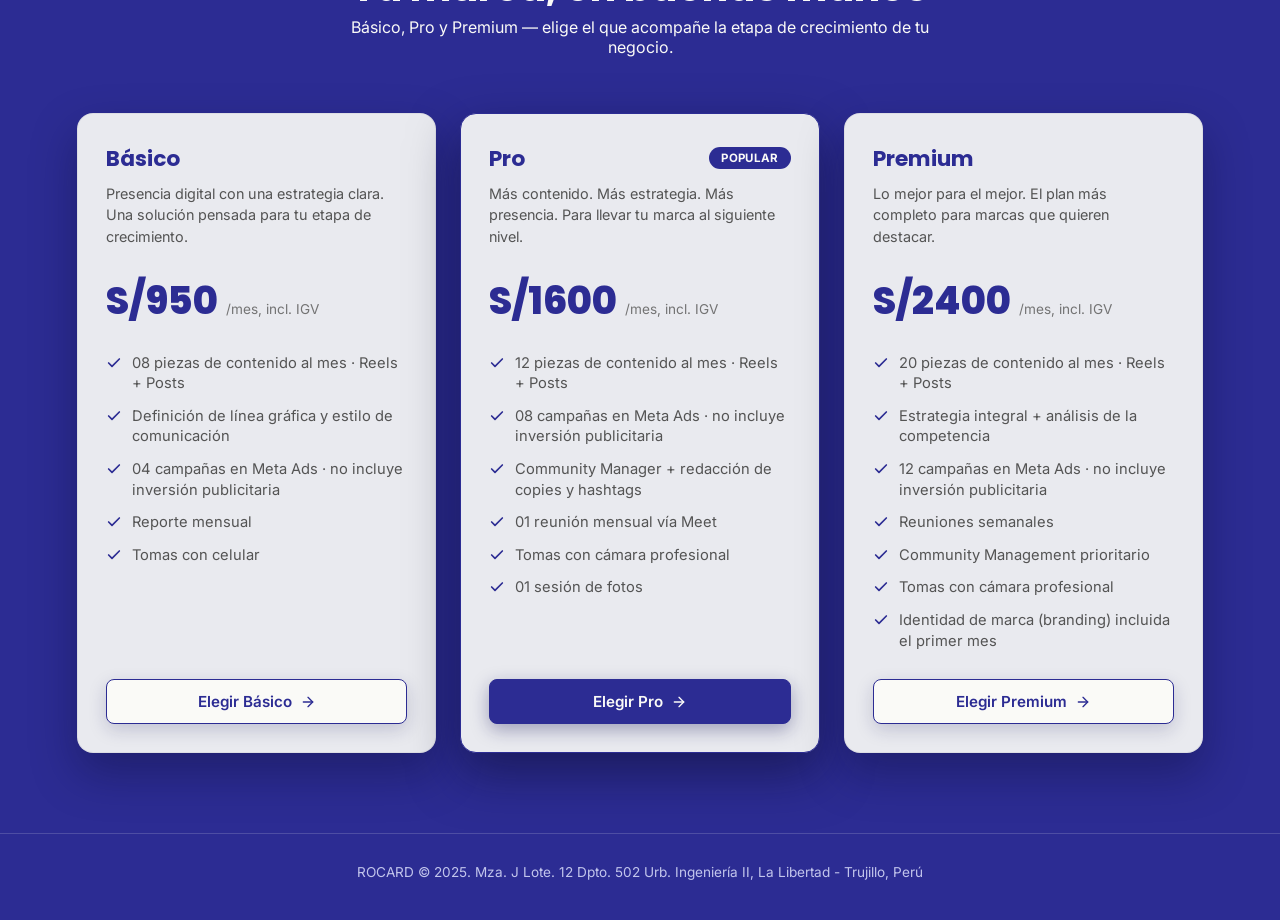
==== commit 582a9da1: "Update index.html" ====
--- a/planes/index.html
+++ b/planes/index.html
@@ -46,10 +46,11 @@
   }
   .nav-inner{
     max-width:1280px; margin:0 auto;
-    display:flex; align-items:center; justify-content:space-between;
+    display:flex; align-items:center; justify-content:flex-start;
     gap:24px;
     padding:8px 6vw;
   }
+  .nav-logo{ margin-right:auto; }
   .nav-logo img{ display:block; }
   .nav-links{ display:flex; align-items:center; gap:32px; }
   .nav-links a{
@@ -92,9 +93,41 @@
     white-space:nowrap;
   }
   .btn-empezar:hover{ background:var(--blue-500); }
+  .nav-more-toggle{ display:none; }
   @media (max-width: 980px){
-    .nav-links, .nav-socials, .lang-toggle{ display:none; }
-    .nav-right{ gap:0; }
+    .nav-inner{ position:relative; gap:12px; }
+    .nav-logo{ margin-right:auto; order:1; }
+    .nav-logo img{ height:38px; width:auto; }
+    .btn-empezar{ order:2; padding:9px 18px; font-size:0.8rem; }
+    .nav-more-toggle{
+      display:flex; align-items:center; justify-content:center;
+      order:3;
+      width:38px; height:38px;
+      border:1.5px solid var(--blue-600);
+      border-radius:50%;
+      background:none;
+      cursor:pointer;
+      color:var(--blue-600);
+      font-size:1.2rem;
+      line-height:1;
+    }
+    .nav-right{
+      display:none;
+      position:absolute;
+      top:100%; right:6vw;
+      margin-top:8px;
+      background:#ffffff;
+      border:1px solid rgba(43,43,156,0.14);
+      border-radius:14px;
+      box-shadow:0 12px 30px rgba(20,20,90,0.18);
+      padding:16px;
+      flex-direction:column;
+      align-items:center;
+      gap:14px;
+      z-index:200;
+    }
+    .nav-right.is-open{ display:flex; }
+    .nav-socials{ flex-wrap:wrap; justify-content:center; }
   }
 
   /* ---------- HERO ---------- */
@@ -327,7 +360,10 @@
       <a href="https://www.rocardcorporation.com" class="nav-logo" aria-label="ROCARD Inicio">
         <img src="https://res.cloudinary.com/dtmeyh7v2/image/upload/v1779667841/H1_02_azul_oficial_sin_fondo_zsuhgs.svg" alt="ROCARD logo" width="200" height="60">
       </a>
-      <div class="nav-right">
+      <button class="nav-more-toggle" aria-label="Más opciones" aria-expanded="false" onclick="toggleNavMore()">
+        <svg viewBox="0 0 24 24" width="20" height="20" fill="none" stroke="currentColor" stroke-width="2" stroke-linecap="round"><circle cx="12" cy="5" r="1.2" fill="currentColor" stroke="none"/><circle cx="12" cy="12" r="1.2" fill="currentColor" stroke="none"/><circle cx="12" cy="19" r="1.2" fill="currentColor" stroke="none"/></svg>
+      </button>
+      <div class="nav-right" id="navRight">
         <div class="lang-toggle" role="group" aria-label="Idioma">
           <button class="is-active" data-lang-btn="es" aria-label="Español">ES</button>
           <span class="lang-sep">|</span>
@@ -341,8 +377,8 @@
           <a href="https://api.whatsapp.com/send/?phone=51959305909" target="_blank" rel="noopener" aria-label="WhatsApp"><svg viewBox="0 0 24 24"><path d="M17.472 14.382c-.297-.149-1.758-.867-2.03-.967-.273-.099-.471-.148-.67.15-.197.297-.767.966-.94 1.164-.173.199-.347.223-.644.075-.297-.15-1.255-.463-2.39-1.475-.883-.788-1.48-1.761-1.653-2.059-.173-.297-.018-.458.13-.606.134-.133.298-.347.446-.52.149-.174.198-.298.298-.497.099-.198.05-.371-.025-.52-.075-.149-.669-1.612-.916-2.207-.242-.579-.487-.5-.669-.51-.173-.008-.371-.01-.57-.01-.198 0-.52.074-.792.372-.272.297-1.04 1.016-1.04 2.479 0 1.462 1.065 2.875 1.213 3.074.149.198 2.096 3.2 5.077 4.487.709.306 1.262.489 1.694.625.712.227 1.36.195 1.871.118.571-.085 1.758-.719 2.006-1.413.248-.694.248-1.289.173-1.413-.074-.124-.272-.198-.57-.347m-5.421 7.403h-.004a9.87 9.87 0 01-5.031-1.378l-.361-.214-3.741.982.998-3.648-.235-.374a9.86 9.86 0 01-1.51-5.26c.001-5.45 4.436-9.884 9.888-9.884 2.64 0 5.122 1.03 6.988 2.898a9.825 9.825 0 012.893 6.994c-.003 5.45-4.437 9.884-9.885 9.884m8.413-18.297A11.815 11.815 0 0012.05 0C5.495 0 .16 5.335.157 11.892c0 2.096.547 4.142 1.588 5.945L.057 24l6.305-1.654a11.882 11.882 0 005.683 1.448h.005c6.554 0 11.89-5.335 11.893-11.893a11.821 11.821 0 00-3.48-8.413z"/></svg></a>
           <a href="https://www.tiktok.com/@rocardcorporation?is_from_webapp=1&sender_device=pc" target="_blank" rel="noopener" aria-label="TikTok"><svg viewBox="0 0 24 24"><path d="M12.525.02c1.31-.02 2.61-.01 3.91-.02.08 1.53.63 3.09 1.75 4.17 1.12 1.11 2.7 1.62 4.24 1.79v4.03c-1.44-.05-2.89-.35-4.2-.97-.57-.26-1.1-.59-1.62-.93-.01 2.92.01 5.84-.02 8.75-.08 1.4-.54 2.79-1.35 3.94-1.31 1.92-3.58 3.17-5.91 3.21-1.43.08-2.86-.31-4.08-1.03-2.02-1.19-3.44-3.37-3.65-5.71-.02-.5-.03-1-.01-1.49.18-1.9 1.12-3.72 2.58-4.96 1.66-1.44 3.98-2.13 6.15-1.72.02 1.48-.04 2.96-.04 4.44-.99-.32-2.15-.23-3.02.37-.63.41-1.11 1.04-1.36 1.75-.21.51-.15 1.07-.14 1.61.24 1.64 1.82 3.02 3.5 2.87 1.12-.01 2.19-.66 2.77-1.61.19-.33.4-.67.41-1.06.1-1.79.06-3.57.07-5.36.01-4.03-.01-8.05.02-12.07z"/></svg></a>
         </div>
-        <a href="https://api.whatsapp.com/send/?phone=51959305909&text=Hola%2C%20quisiera%20informaci%C3%B3n%20sobre%20sus%20servicios" target="_blank" rel="noopener" class="btn-empezar" data-es="EMPEZAR" data-en="GET STARTED">EMPEZAR</a>
-      </div>
+      </div>
+      <a href="https://api.whatsapp.com/send/?phone=51959305909&text=Hola%2C%20quisiera%20informaci%C3%B3n%20sobre%20sus%20servicios" target="_blank" rel="noopener" class="btn-empezar" data-es="EMPEZAR" data-en="GET STARTED">EMPEZAR</a>
     </div>
   </nav>
 
@@ -491,6 +527,20 @@
   </a>
 
   <script>
+    function toggleNavMore(){
+      const panel = document.getElementById('navRight');
+      const btn = document.querySelector('.nav-more-toggle');
+      const isOpen = panel.classList.toggle('is-open');
+      btn.setAttribute('aria-expanded', isOpen ? 'true' : 'false');
+    }
+    document.addEventListener('click', function(e){
+      const panel = document.getElementById('navRight');
+      const btn = document.querySelector('.nav-more-toggle');
+      if (panel.classList.contains('is-open') && !panel.contains(e.target) && e.target !== btn && !btn.contains(e.target)){
+        panel.classList.remove('is-open');
+        btn.setAttribute('aria-expanded', 'false');
+      }
+    });
     function setLang(lang){
       document.querySelectorAll('[data-es]').forEach(function(el){
         const text = el.getAttribute('data-' + lang);
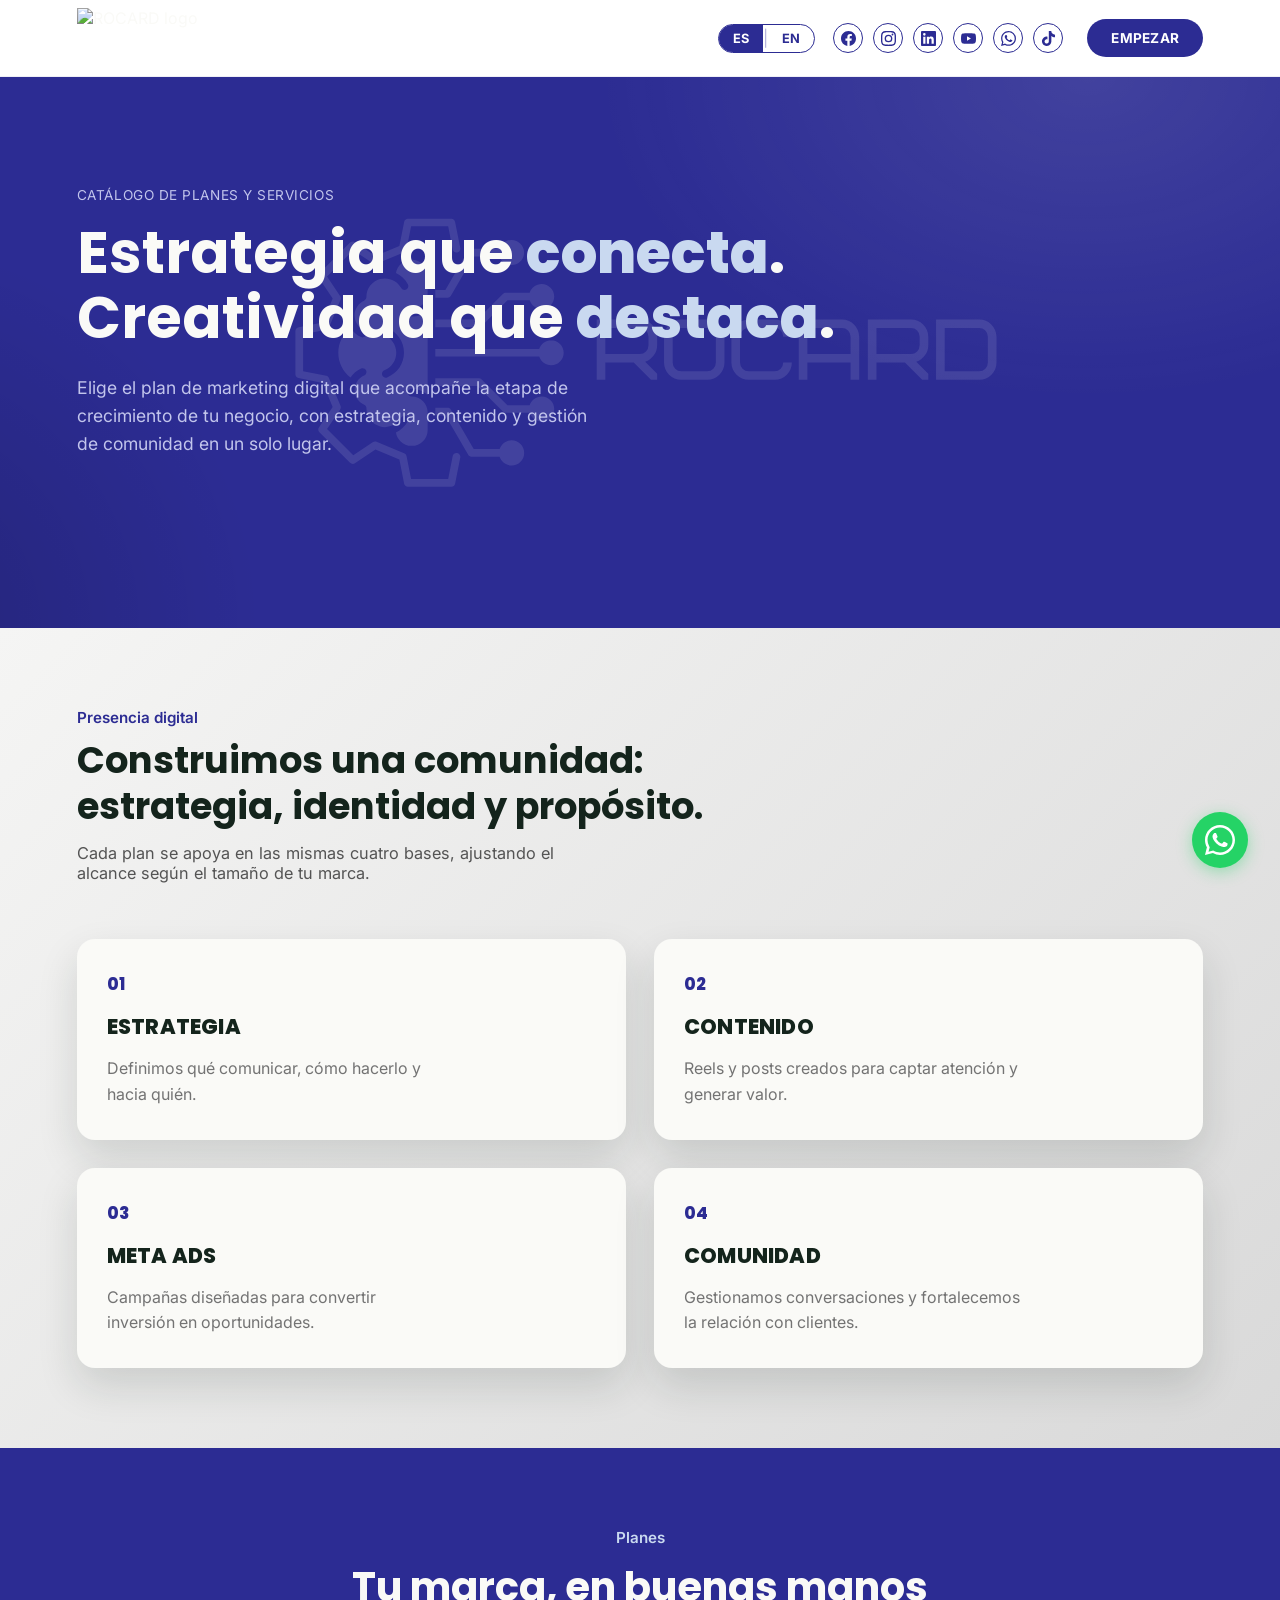
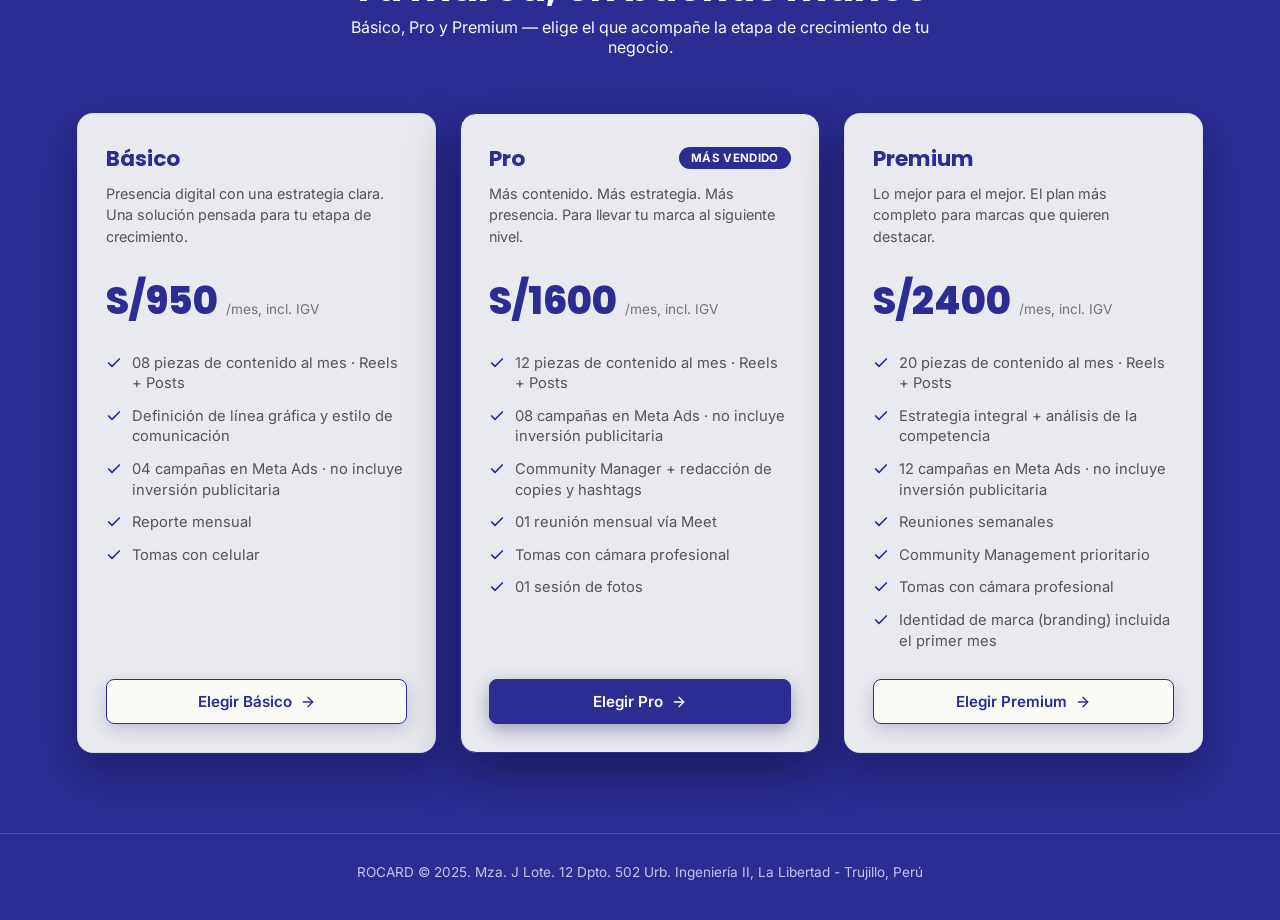
==== commit b2c90617: "Update index.html" ====
--- a/planes/index.html
+++ b/planes/index.html
@@ -455,7 +455,7 @@
       <div class="price-card is-pro">
         <div class="price-card-head">
           <h3>Pro</h3>
-          <span class="badge-popular" data-es="Popular" data-en="Popular">Popular</span>
+          <span class="badge-popular" data-es="Más vendido" data-en="Best Seller">Más vendido</span>
         </div>
         <p class="desc" data-es="Más contenido. Más estrategia. Más presencia. Para llevar tu marca al siguiente nivel." data-en="More content. More strategy. More presence. Take your brand to the next level.">Más contenido. Más estrategia. Más presencia. Para llevar tu marca al siguiente nivel.</p>
         <div class="price-tag">
